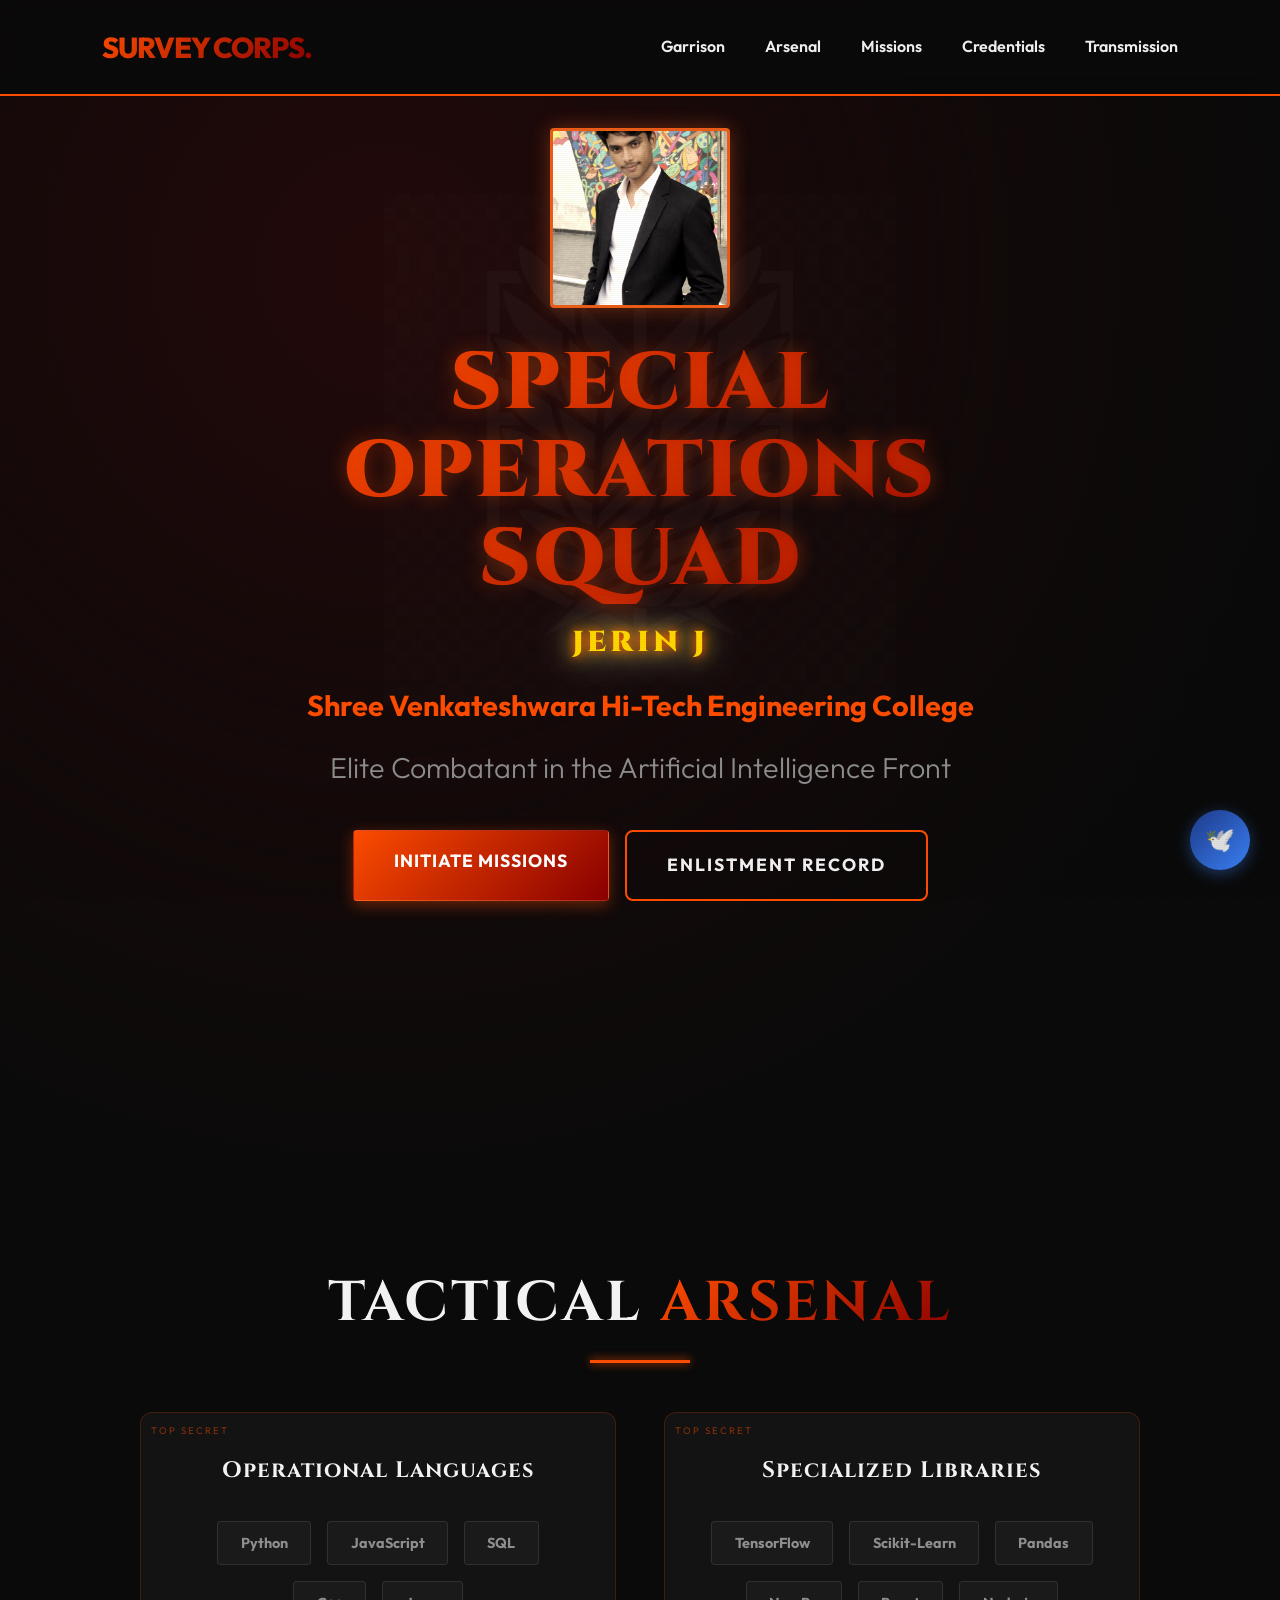
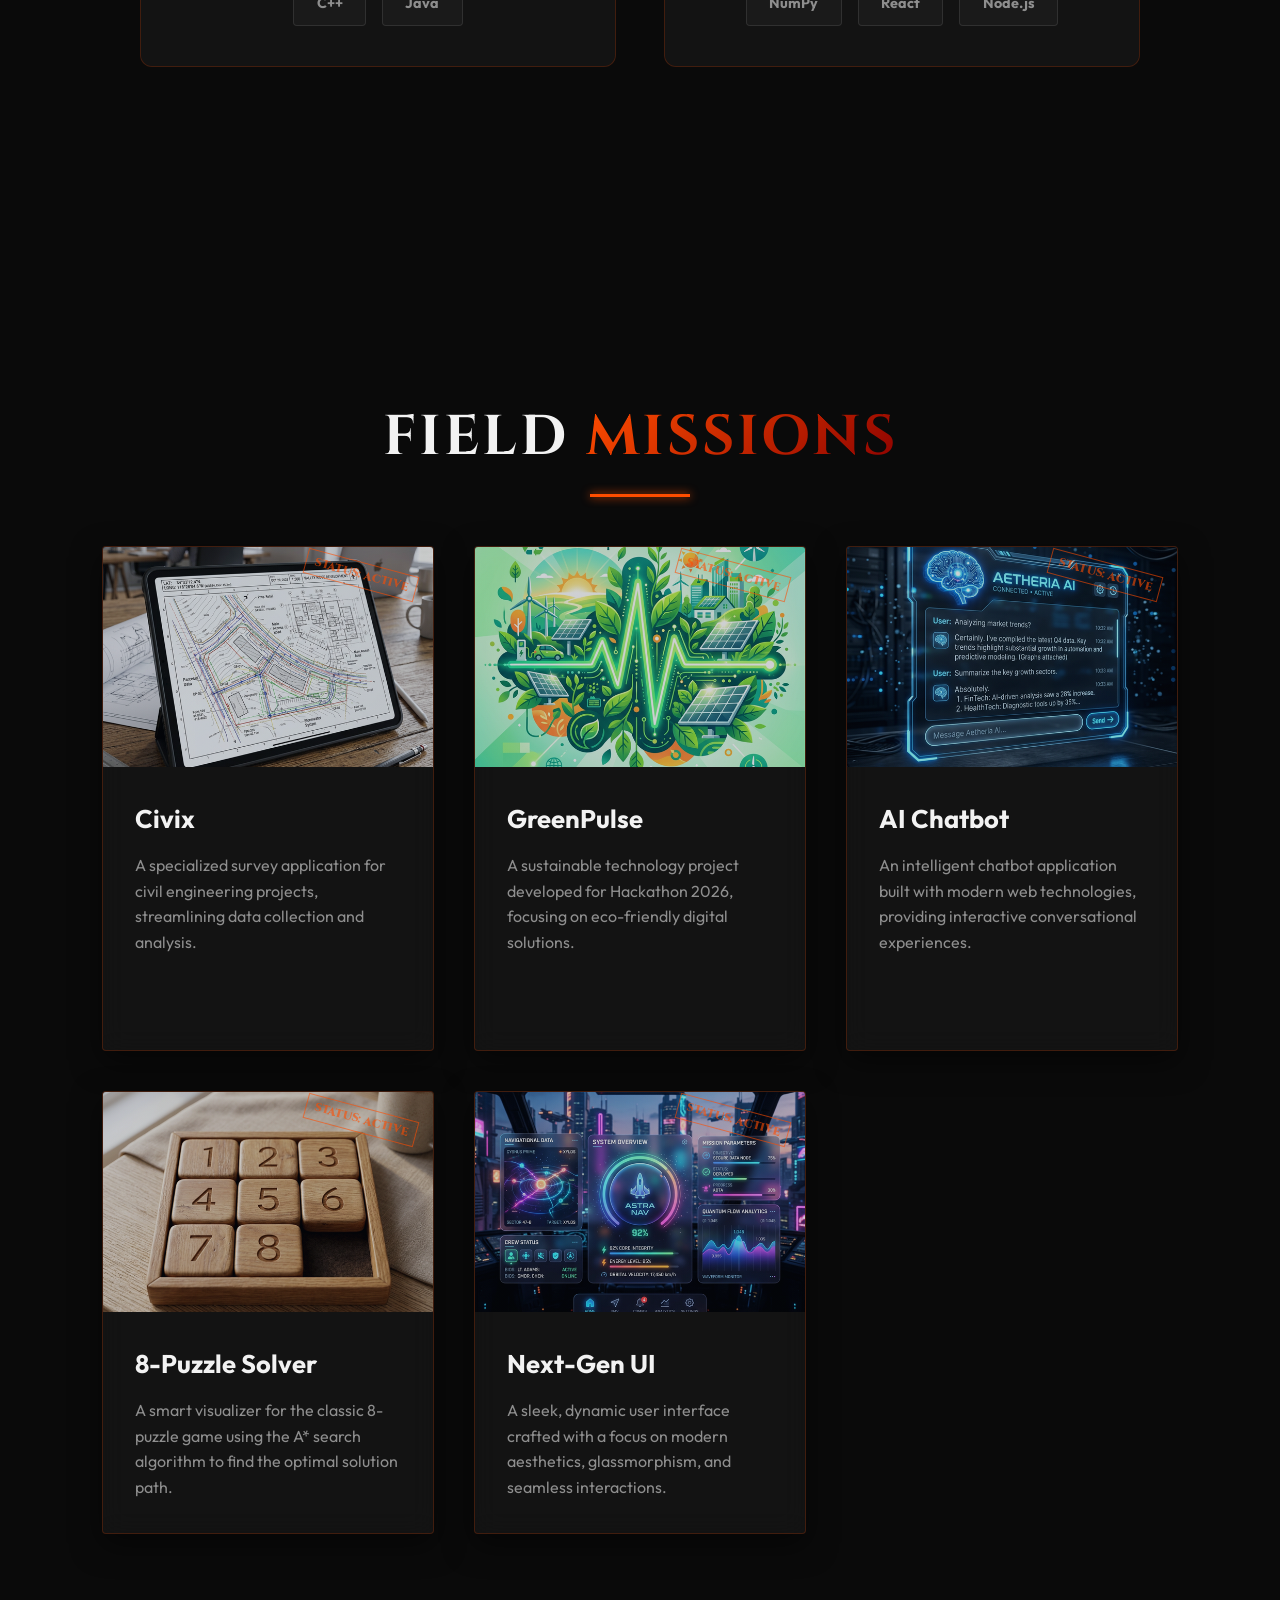
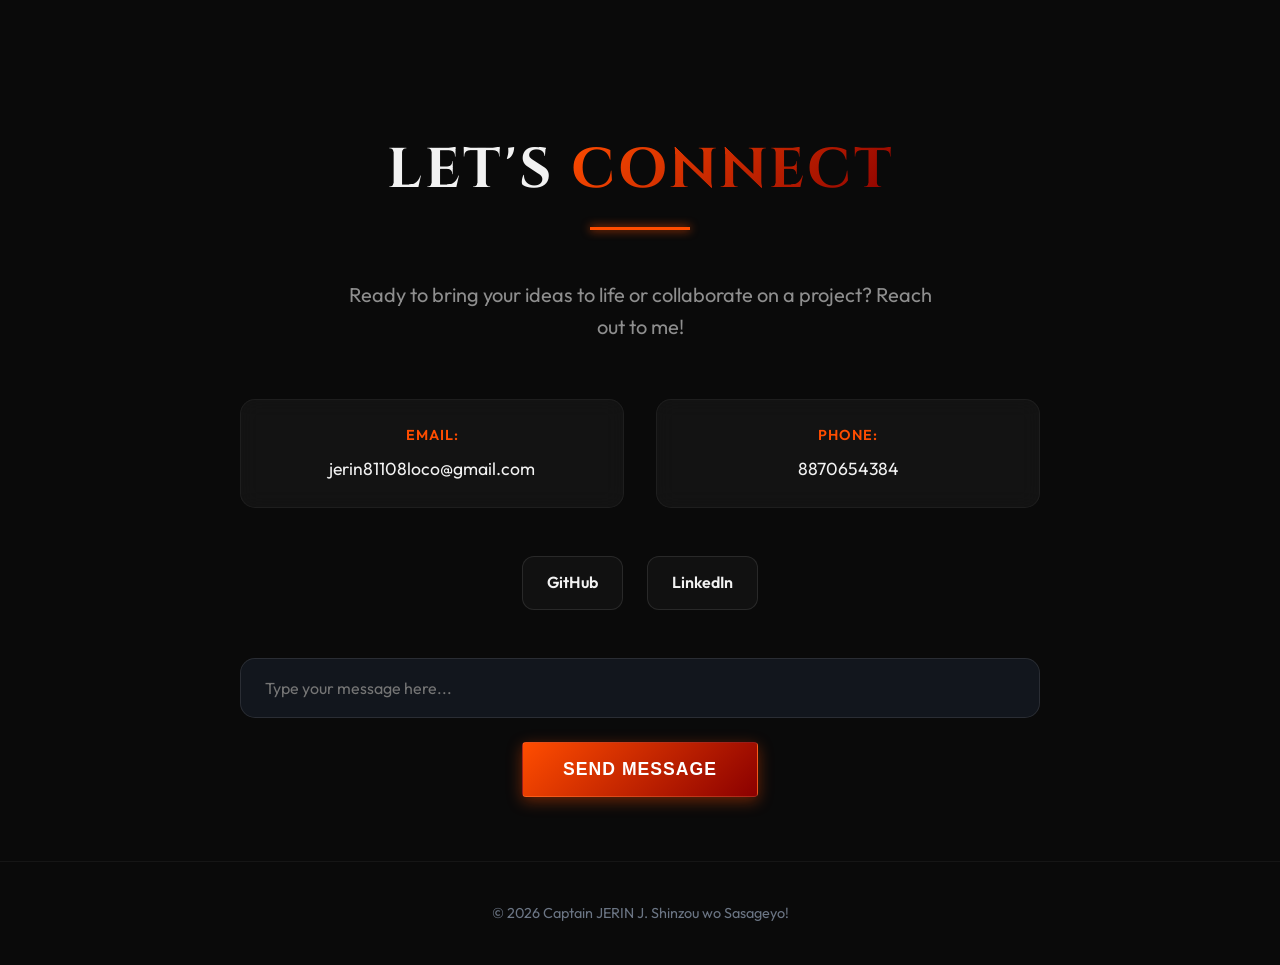
==== portfolio/index.html @ b88441f7 "Update portfolio with new projects, contact info, and visual enhancements" ====
<!DOCTYPE html>
<html lang="en">
<head>
    <meta charset="UTF-8">
    <meta name="viewport" content="width=device-width, initial-scale=1.0">
    <title>My Portfolio</title>
    <meta name="description" content="Welcome to my creative coding portfolio.">
    <link href="https://fonts.googleapis.com/css2?family=Cinzel:wght@400;700;900&family=Outfit:wght@300;400;600;800&display=swap" rel="stylesheet">
    <link rel="stylesheet" href="style.css">
</head>
<body>
    <div class="rumbling-bg"></div>
    <div class="titans-container" id="titans-bg"></div>
    <div id="asteroids-container"></div>
    <div class="impact-flash" id="flash-overlay"></div>
    <div class="watermark-container"></div>
    <div class="blob-bg"></div>
    <nav>
        <div class="logo">SURVEY CORPS.</div>
        <ul class="nav-links">
            <li><a href="index.html#home">Garrison</a></li>
            <li><a href="index.html#arsenal">Arsenal</a></li>
            <li><a href="index.html#projects">Missions</a></li>
            <li><a href="certificates.html">Credentials</a></li>
            <li><a href="index.html#contact">Transmission</a></li>
        </ul>
    </nav>
    <main>
        <section id="home" class="hero fade-in">
            <div class="hero-content">
                <div class="profile-container fade-in">
                    <img src="images/pic.jpeg" alt="Captain JERIN J" class="profile-pic">
                </div>
                <h1><span id="dynamic-name" class="gradient-text">SURVEY CORPS</span></h1>
                <p class="subtitle" id="impact-target">B.Tech AI & DS (2nd Year)</p>
                <p class="subtitle" style="color: var(--accent-1); font-weight: 700;">Shree Venkateshwara Hi-Tech Engineering College</p>
                <p class="subtitle">Elite Combatant in the Artificial Intelligence Front</p>
                <div class="hero-btns" style="display: flex; gap: 1rem; margin-top: 1.5rem;">
                    <a href="#projects" class="cta-button">Initiate Missions</a>
                    <a href="../resume.html" class="cta-button-outline" target="_blank" style="margin-left: 0;">Enlistment Record</a>
                </div>
            </div>
        </section>

        <section id="arsenal" class="arsenal">
            <h2 class="fade-in">Tactical <span>Arsenal</span></h2>
            <div class="tech-grid fade-in">
                <div class="tech-box">
                    <h3>Operational Languages</h3>
                    <div class="tags-group">
                        <span>Python</span><span>JavaScript</span><span>SQL</span><span>C++</span><span>Java</span>
                    </div>
                </div>
                <div class="tech-box">
                    <h3>Specialized Libraries</h3>
                    <div class="tags-group">
                        <span>TensorFlow</span><span>Scikit-Learn</span><span>Pandas</span><span>NumPy</span><span>React</span><span>Node.js</span>
                    </div>
                </div>
            </div>
        </section>
        
        <section id="projects" class="projects">
            <h2 class="fade-in">Field <span>Missions</span></h2>
            <div class="project-grid">
                <div class="project-card fade-in">
                    <div class="project-img bg-5"></div>
                    <div class="project-info">
                        <h3>Civix</h3>
                        <p>A specialized survey application for civil engineering projects, streamlining data collection and analysis.</p>
                        <a href="https://github.com/jerin81108/civix" target="_blank" class="repo-link">View Repository</a>
                    </div>
                </div>
                <div class="project-card fade-in">
                    <div class="project-img bg-4"></div>
                    <div class="project-info">
                        <h3>GreenPulse </h3>
                        <p>A sustainable technology project developed for Hackathon 2026, focusing on eco-friendly digital solutions.</p>
                        <a href="https://github.com/jerin81108/hackathon_2026" target="_blank" class="repo-link">View Repository</a>
                    </div>
                </div>
                <div class="project-card fade-in">
                    <div class="project-img bg-1"></div>
                    <div class="project-info">
                        <h3>AI Chatbot</h3>
                        <p>An intelligent chatbot application built with modern web technologies, providing interactive conversational experiences.</p>
                    </div>
                </div>
                <div class="project-card fade-in">
                    <div class="project-img bg-2"></div>
                    <div class="project-info">
                        <h3>8-Puzzle Solver</h3>
                        <p>A smart visualizer for the classic 8-puzzle game using the A* search algorithm to find the optimal solution path.</p>
                    </div>
                </div>
                <div class="project-card fade-in">
                    <div class="project-img bg-3"></div>
                    <div class="project-info">
                        <h3>Next-Gen UI</h3>
                        <p>A sleek, dynamic user interface crafted with a focus on modern aesthetics, glassmorphism, and seamless interactions.</p>
                    </div>
                </div>
            </div>
        </section>

        <section id="contact" class="contact fade-in">
            <h2>Let's <span>Connect</span></h2>
            <p>Ready to bring your ideas to life or collaborate on a project? Reach out to me!</p>
            
            <div class="contact-container">
                <div class="contact-info">
                    <div class="contact-item">
                        <span class="label">Email:</span>
                        <a href="mailto:jerin81108loco@gmail.com">jerin81108loco@gmail.com</a>
                    </div>
                    <div class="contact-item">
                        <span class="label">Phone:</span>
                        <a href="tel:8870654384">8870654384</a>
                    </div>
                    <div class="social-links">
                        <a href="https://github.com/jerin81108" target="_blank" class="social-icon">GitHub</a>
                        <a href="https://www.linkedin.com/in/jerin-j-91328a366?utm_source=share&utm_campaign=share_via&utm_content=profile&utm_medium=android_app" target="_blank" class="social-icon">LinkedIn</a>
                    </div>
                </div>

                <form id="contact-form" class="contact-form">
                    <div class="form-group">
                        <input type="text" id="message-input" placeholder="Type your message here..." required>
                    </div>
                    <button type="submit" class="cta-button">Send Message</button>
                </form>
            </div>
        </section>
    </main>
    <footer>
        <p>&copy; 2026 Captain JERIN J. Shinzou wo Sasageyo!</p>
    </footer>
    <button id="revert-theme" class="theme-changer-btn" title="Return to Normalcy">🕊️</button>
    <script src="script.js"></script>
</body>
</html>
---- portfolio/style.css ----
:root {
    --bg-color: #0a0a0a;
    --text-main: #f2f2f2;
    --text-muted: #8e8e8e;
    --accent-1: #ff4d00; /* Volcanic Orange */
    --accent-2: #8b0000; /* Dark Blood Red */
    --earth-1: #2d2d2d;
    --military-green: #354a21;
    --card-bg: rgba(20, 20, 20, 0.9);
}

* {
    margin: 0;
    padding: 0;
    box-sizing: border-box;
}

html {
    scroll-behavior: smooth;
    cursor: crosshair; /* Military crosshair feel */
}

body {
    font-family: 'Outfit', sans-serif;
    background-color: var(--bg-color);
    color: var(--text-main);
    overflow-x: hidden;
    line-height: 1.6;
}

body::after {
    content: "";
    position: fixed;
    top: 0;
    left: 0;
    width: 100%;
    height: 100%;
    background: url(https://grainy-gradients.vercel.app/noise.svg);
    opacity: 0.05;
    pointer-events: none;
    z-index: 10000;
}

/* Scanlines Effect */
body::before {
    content: "";
    position: fixed;
    top: 0;
    left: 0;
    width: 100%;
    height: 100%;
    background: linear-gradient(rgba(18, 16, 16, 0) 50%, rgba(0, 0, 0, 0.25) 50%), linear-gradient(90deg, rgba(255, 0, 0, 0.06), rgba(0, 255, 0, 0.02), rgba(0, 0, 255, 0.06));
    background-size: 100% 2px, 3px 100%;
    pointer-events: none;
    z-index: 10001;
    opacity: 0.1;
}

/* Custom Scrollbar - Volcanic Gritty */
::-webkit-scrollbar {
    width: 10px;
}

::-webkit-scrollbar-track {
    background: #050505;
}

::-webkit-scrollbar-thumb {
    background: linear-gradient(to bottom, var(--accent-2), var(--accent-1));
    border-radius: 5px;
    border: 2px solid #050505;
}

::-webkit-scrollbar-thumb:hover {
    background: var(--accent-1);
}

/* The Rumbling Background - Colossal Titans */
.titan-silhouette {
    position: absolute;
    bottom: -20px;
    width: 140px;
    height: 320px;
    background: linear-gradient(to bottom, #000, #1a1a1a);
    clip-path: polygon(
        40% 0%, 60% 0%, 65% 5%, 75% 10%, 80% 15%, 85% 25%, 80% 40%, 75% 100%, 25% 100%, 20% 40%, 15% 25%, 20% 15%, 25% 10%, 35% 5%
    );
    animation: titanWalk 15s linear infinite;
    animation-play-state: paused;
    filter: blur(2px) drop-shadow(0 0 10px rgba(255, 77, 0, 0.2));
}

.titan-silhouette::before {
    content: '';
    position: absolute;
    top: 15px;
    left: 35%;
    width: 4px;
    height: 4px;
    background: #ff0000;
    border-radius: 50%;
    box-shadow: 0 0 8px #ff0000, 20px 0 8px #ff0000;
    filter: blur(1px);
}

.titan-silhouette::after {
    content: '';
    position: absolute;
    top: 15px;
    right: 35%;
    width: 4px;
    height: 4px;
    background: #ff0000;
    border-radius: 50%;
    filter: blur(1px);
}

@keyframes titanWalk {
    from { transform: translateX(-200px); }
    to { transform: translateX(110vw); }
}

/* ODM Gear Soldiers */
.soldier {
    position: absolute;
    width: 15px;
    height: 15px;
    background: #000;
    clip-path: polygon(50% 0%, 100% 100%, 0% 100%); /* Simple triangle soldier */
    z-index: -1;
    pointer-events: none;
    transition: transform 0.1s linear;
}

.odm-wire {
    position: absolute;
    height: 1px;
    background: rgba(255, 255, 255, 0.4);
    transform-origin: left center;
    z-index: -2;
    pointer-events: none;
}

.gas-particle {
    position: absolute;
    width: 4px;
    height: 4px;
    background: rgba(255, 255, 255, 0.3);
    border-radius: 50%;
    filter: blur(1px);
    z-index: -2;
}

/* Massive Asteroid Styling */
.massive-asteroid {
    position: fixed;
    width: 80px;
    height: 80px;
    background: radial-gradient(circle at 30% 30%, #ff8c00, #8b0000 60%, #000);
    border-radius: 50%;
    z-index: 9999;
    box-shadow: 0 0 50px #ff4d00, 0 0 100px #ff0000;
    pointer-events: none;
}

.massive-asteroid::after {
    content: '';
    position: absolute;
    top: 50%;
    left: 50%;
    width: 300px;
    height: 60px;
    background: linear-gradient(to right, rgba(255, 77, 0, 0.8), transparent);
    transform: translate(-100%, -50%) rotate(0deg);
    border-radius: 50%;
    filter: blur(10px);
}

/* Impact Flash */
.impact-flash {
    position: fixed;
    top: 0;
    left: 0;
    width: 100%;
    height: 100%;
    background: #fff;
    z-index: 10000;
    opacity: 0;
    pointer-events: none;
}

@keyframes flashEffect {
    0% { opacity: 0; }
    10% { opacity: 1; }
    100% { opacity: 0; }
}

.animate-flash {
    animation: flashEffect 0.8s ease-out;
}

/* Titan Shifter Lightning Effect */
.lightning {
    position: fixed;
    background: #fff;
    box-shadow: 0 0 15px #ff0, 0 0 30px #f90;
    z-index: 10001;
    pointer-events: none;
    opacity: 0;
}

@keyframes lightningSparks {
    0% { opacity: 0; transform: scaleX(0); }
    10% { opacity: 1; transform: scaleX(1); }
    20% { opacity: 0; }
    30% { opacity: 1; }
    100% { opacity: 0; }
}

.animate-lightning {
    animation: lightningSparks 0.5s linear forwards;
}

/* Asteroids / Debris Container */
#asteroids-container {
    position: fixed;
    top: 0;
    left: 0;
    width: 100%;
    height: 100%;
    z-index: -2;
    pointer-events: none;
    overflow: hidden;
}

.asteroid {
    pointer-events: none;
    filter: drop-shadow(0 0 5px #ff4d00);
}

/* Watermark - Wings of Freedom */
.watermark-container {
    position: fixed;
    top: 0;
    left: 0;
    width: 100%;
    height: 100%;
    background-image: url('images/survey_corps_logo.png');
    background-repeat: no-repeat;
    background-position: center;
    background-size: 40%;
    opacity: 0.03; /* Very subtle */
    pointer-events: none;
    z-index: -1;
    filter: grayscale(1);
}

/* Shake Animation (DISABLED as per user request) */
/* .shaking { animation: rumbleShake 0.1s infinite; } */



/* Abstract Background Animation (Original adapted) */
.blob-bg {
    position: fixed;
    top: -50%;
    left: -50%;
    width: 200%;
    height: 200%;
    background: radial-gradient(circle at 40% 40%, rgba(255, 77, 0, 0.1), transparent 50%);
    z-index: -1;
    animation: rotateBlob 60s linear infinite;
    mix-blend-mode: color-dodge;
}

@keyframes rotateBlob {
    0% {
        transform: rotate(0deg);
    }

    100% {
        transform: rotate(360deg);
    }
}

/* Navigation */
nav {
    position: fixed;
    top: 0;
    width: 100%;
    display: flex;
    justify-content: space-between;
    align-items: center;
    padding: 1.5rem 8%;
    background: rgba(10, 10, 10, 0.9);
    backdrop-filter: blur(12px);
    -webkit-backdrop-filter: blur(12px);
    z-index: 1000;
    border-bottom: 2px solid var(--accent-1);
    transition: padding 0.3s;
}

.logo {
    font-size: 1.8rem;
    font-weight: 800;
    background: linear-gradient(135deg, var(--accent-1), var(--accent-2));
    -webkit-background-clip: text;
    background-clip: text;
    -webkit-text-fill-color: transparent;
    letter-spacing: -1px;
}

.nav-links {
    list-style: none;
    display: flex;
    gap: 2.5rem;
}

.nav-links a {
    text-decoration: none;
    color: var(--text-main);
    font-weight: 600;
    font-size: 1rem;
    transition: color 0.3s ease;
    position: relative;
}

.nav-links a::after {
    content: '';
    position: absolute;
    width: 0%;
    height: 2px;
    bottom: -4px;
    left: 0;
    background: linear-gradient(90deg, var(--accent-1), var(--accent-2));
    transition: width 0.3s ease;
}

.nav-links a:hover {
    color: var(--accent-1);
}

.nav-links a:hover::after {
    width: 100%;
}

/* Sections Structure */
section {
    min-height: 100vh;
    padding: 8rem 8% 4rem;
    display: flex;
    flex-direction: column;
    justify-content: center;
}

/* Typography elements */
h1 {
    font-family: 'Cinzel', serif;
    font-size: clamp(3rem, 8vw, 5rem);
    line-height: 1.1;
    margin-bottom: 1rem;
    font-weight: 900;
    letter-spacing: 2px;
    text-shadow: 0 0 20px rgba(255, 77, 0, 0.4);
    text-transform: uppercase;
}

h1:hover {
    text-shadow: 0 0 30px var(--accent-1);
    letter-spacing: 4px;
    transition: all 0.5s ease;
}

h2 {
    font-family: 'Cinzel', serif;
    font-size: clamp(2.5rem, 5vw, 3.5rem);
    margin-bottom: 4rem;
    text-align: center;
    letter-spacing: 3px;
    text-transform: uppercase;
    position: relative;
}

h2::after {
    content: '';
    position: absolute;
    bottom: -15px;
    left: 50%;
    transform: translateX(-50%);
    width: 100px;
    height: 3px;
    background: var(--accent-1);
    box-shadow: 0 0 10px var(--accent-1);
}

h2 span,
.gradient-text {
    background: linear-gradient(135deg, var(--accent-1), var(--accent-2));
    -webkit-background-clip: text;
    background-clip: text;
    -webkit-text-fill-color: transparent;
}

.subtitle {
    font-size: clamp(1.2rem, 3vw, 1.8rem);
    color: var(--text-muted);
    margin-bottom: 1rem; /* Adjusted for impact sequence */
    font-weight: 300;
    position: relative;
    transition: all 0.5s ease;
}

.impacted-subtitle {
    color: #ffd700; /* Catchy Gold */
    font-weight: 900;
    letter-spacing: 4px;
    text-transform: uppercase;
    text-shadow: 0 0 10px #ff4d00, 0 0 20px #ffd700, 0 0 40px #fff;
    font-family: 'Cinzel', serif;
    animation: catchyReveal 1s cubic-bezier(0.175, 0.885, 0.32, 1.275) forwards;
}

@keyframes catchyReveal {
    0% { transform: scale(0.5); opacity: 0; }
    50% { transform: scale(1.2); opacity: 1; }
    100% { transform: scale(1); opacity: 1; }
}

/* Buttons */
.cta-button {
    display: inline-block;
    padding: 1rem 2.5rem;
    background: linear-gradient(135deg, var(--accent-1), var(--accent-2));
    color: white;
    text-decoration: none;
    border-radius: 4px; /* Military feel */
    font-weight: 700;
    font-size: 1.1rem;
    text-transform: uppercase;
    letter-spacing: 1px;
    transition: all 0.3s ease;
    border: 1px solid rgba(255, 255, 255, 0.1);
    cursor: pointer;
    box-shadow: 0 4px 15px rgba(255, 77, 0, 0.4);
}

.cta-button:hover {
    transform: translateY(-5px);
    box-shadow: 0 10px 20px rgba(255, 77, 0, 0.4);
}

.cta-button-outline {
    display: inline-block;
    padding: 1.2rem 2.5rem;
    background: transparent;
    color: var(--text-main);
    text-decoration: none;
    border-radius: 8px; /* Square military feel */
    font-weight: 700;
    font-size: 1.1rem;
    transition: all 0.3s ease;
    border: 2px solid var(--accent-1);
    cursor: pointer;
    text-transform: uppercase;
    letter-spacing: 2px;
}

.cta-button-outline:hover {
    background: rgba(255, 77, 0, 0.1);
    box-shadow: 0 0 20px rgba(255, 77, 0, 0.2);
    border-color: var(--accent-1);
}

/* Hero Section */
.hero {
    align-items: center;
    text-align: center;
}

.hero-content {
    max-width: 800px;
    display: flex;
    flex-direction: column;
    align-items: center;
}

.profile-container {
    margin-bottom: 2rem;
    position: relative;
    width: 180px;
    height: 180px;
}

.profile-pic {
    width: 100%;
    height: 100%;
    object-fit: cover;
    border-radius: 4px; /* Military Badge style */
    border: 3px solid var(--accent-1);
    background: var(--card-bg);
    box-shadow: 0 0 20px rgba(255, 77, 0, 0.4);
    transition: transform 0.5s ease;
    filter: sepia(0.3) contrast(1.1); /* Gritty feel */
}

.profile-pic:hover {
    transform: scale(1.05);
}

#dynamic-name {
    transition: opacity 0.5s ease, transform 0.5s ease;
    display: inline-block;
}

#dynamic-name.fade-out {
    opacity: 0;
    transform: translateY(-10px);
}

/* Projects Section */
.project-grid {
    display: grid;
    grid-template-columns: repeat(auto-fit, minmax(320px, 1fr));
    gap: 2.5rem;
    width: 100%;
}

.project-card {
    background: var(--card-bg);
    border-radius: 4px;
    overflow: hidden;
    backdrop-filter: blur(12px);
    -webkit-backdrop-filter: blur(12px);
    border: 1px solid rgba(255, 77, 0, 0.2);
    transition: all 0.4s cubic-bezier(0.175, 0.885, 0.32, 1.275);
    box-shadow: 0 10px 30px rgba(0, 0, 0, 0.5);
    position: relative;
}

.project-card::before {
    content: 'STATUS: ACTIVE';
    position: absolute;
    top: 15px;
    right: 15px;
    color: var(--accent-1);
    font-family: 'Cinzel', serif;
    font-weight: 900;
    font-size: 0.7rem;
    padding: 3px 8px;
    border: 1.5px solid var(--accent-1);
    transform: rotate(15deg);
    opacity: 0.6;
    z-index: 2;
    pointer-events: none;
}

.project-card:hover {
    transform: translateY(-10px) rotate(-1deg);
    border-color: var(--accent-1);
    box-shadow: 0 15px 40px rgba(0, 0, 0, 0.6), 0 0 25px rgba(255, 77, 0, 0.4);
}

/* Project Images */
.project-img {
    height: 220px;
    width: 100%;
    background-size: cover;
    background-position: center;
    background-repeat: no-repeat;
    transition: transform 0.5s ease;
}

.project-card:hover .project-img {
    transform: scale(1.05);
}

.bg-1 {
    background-image: linear-gradient(rgba(15, 23, 42, 0.2), rgba(15, 23, 42, 0.2)), url('images/chatbot.png');
}

.bg-2 {
    background-image: linear-gradient(rgba(15, 23, 42, 0.2), rgba(15, 23, 42, 0.2)), url('images/puzzle.png');
}

.bg-3 {
    background-image: linear-gradient(rgba(15, 23, 42, 0.2), rgba(15, 23, 42, 0.2)), url('images/ui.png');
}

.bg-4 {
    background-image: linear-gradient(rgba(15, 23, 42, 0.2), rgba(15, 23, 42, 0.2)), url('images/greenpulse.png');
}

.bg-5 {
    background-image: linear-gradient(rgba(15, 23, 42, 0.2), rgba(15, 23, 42, 0.2)), url('images/civix.png');
}

.project-info {
    padding: 2rem;
    display: flex;
    flex-direction: column;
    height: 100%;
}

.project-info h3 {
    margin-bottom: 0.8rem;
    font-size: 1.6rem;
    color: var(--text-main);
}

.repo-link {
    margin-top: 1.5rem;
    color: var(--accent-1);
    text-decoration: none;
    font-weight: 600;
    font-size: 0.9rem;
    display: inline-flex;
    align-items: center;
    gap: 0.5rem;
    width: fit-content;
    padding: 0.5rem 1rem;
    border-radius: 8px;
    background: rgba(59, 130, 246, 0.1);
    transition: all 0.3s ease;
}

.repo-link:hover {
    background: rgba(59, 130, 246, 0.2);
    transform: translateX(5px);
}

.repo-link::after {
    content: '→';
}

.project-info p {
    color: var(--text-muted);
    font-size: 1rem;
    line-height: 1.6;
    flex-grow: 1;
}

/* Contact Section */
.contact {
    align-items: center;
    text-align: center;
    min-height: 80vh;
}

.contact p {
    font-size: 1.25rem;
    color: var(--text-muted);
    margin-bottom: 3.5rem;
    max-width: 600px;
}

.contact-container {
    display: flex;
    flex-direction: column;
    align-items: center;
    gap: 3rem;
    width: 100%;
    max-width: 800px;
}

.contact-info {
    display: flex;
    flex-wrap: wrap;
    justify-content: center;
    gap: 2rem;
    width: 100%;
}

.contact-item {
    background: var(--card-bg);
    padding: 1.5rem 2rem;
    border-radius: 15px;
    border: 1px solid rgba(255, 255, 255, 0.05);
    backdrop-filter: blur(10px);
    flex: 1;
    min-width: 250px;
    transition: transform 0.3s ease;
}

.contact-item:hover {
    transform: translateY(-5px);
    border-color: rgba(59, 130, 246, 0.3);
}

.contact-item .label {
    display: block;
    color: var(--accent-1);
    font-weight: 600;
    font-size: 0.9rem;
    margin-bottom: 0.5rem;
    text-transform: uppercase;
    letter-spacing: 1px;
}

.contact-item a {
    color: var(--text-main);
    text-decoration: none;
    font-size: 1.1rem;
    word-break: break-all;
    transition: color 0.3s;
}

.contact-item a:hover {
    color: var(--accent-1);
}

.social-links {
    display: flex;
    gap: 1.5rem;
    justify-content: center;
    width: 100%;
    margin-top: 1rem;
}

.social-icon {
    padding: 0.8rem 1.5rem;
    border-radius: 12px;
    background: rgba(255, 255, 255, 0.03);
    border: 1px solid rgba(255, 255, 255, 0.1);
    color: var(--text-main);
    text-decoration: none;
    font-weight: 600;
    transition: all 0.3s ease;
}

.social-icon:hover {
    background: linear-gradient(135deg, var(--accent-1), var(--accent-2));
    border-color: transparent;
    transform: translateY(-3px);
    box-shadow: 0 5px 15px rgba(59, 130, 246, 0.2);
}

.contact-form {
    width: 100%;
    display: flex;
    flex-direction: column;
    gap: 1.5rem;
}

.form-group {
    width: 100%;
}

.contact-form input {
    width: 100%;
    padding: 1.2rem 1.5rem;
    background: rgba(30, 41, 59, 0.4);
    border: 1px solid rgba(255, 255, 255, 0.1);
    border-radius: 15px;
    color: white;
    font-family: inherit;
    font-size: 1rem;
    transition: all 0.3s;
}

.contact-form input:focus {
    outline: none;
    border-color: var(--accent-1);
    background: rgba(30, 41, 59, 0.6);
    box-shadow: 0 0 0 4px rgba(59, 130, 246, 0.1);
}

.contact-form .cta-button {
    width: fit-content;
    align-self: center;
}

/* Footer */
footer {
    text-align: center;
    padding: 2.5rem;
    color: rgba(148, 163, 184, 0.7);
    border-top: 1px solid rgba(255, 255, 255, 0.05);
    font-size: 0.9rem;
}

/* Certificates Page Styles */
.certificates-page {
    text-align: center;
    max-width: 1200px;
    margin: 0 auto;
}

.section-header {
    margin-bottom: 4rem;
}

.certificate-grid {
    display: grid;
    grid-template-columns: repeat(auto-fit, minmax(280px, 1fr));
    gap: 2rem;
    width: 100%;
    margin-bottom: 4rem;
}

.cert-card {
    background: var(--card-bg);
    border-radius: 20px;
    overflow: hidden;
    backdrop-filter: blur(16px);
    -webkit-backdrop-filter: blur(16px);
    border: 1px solid rgba(255, 255, 255, 0.08);
    transition: all 0.4s ease;
    text-align: left;
}

.cert-card:hover {
    transform: translateY(-15px) scale(1.02);
    border-color: var(--accent-1);
    background: rgba(255, 77, 0, 0.05);
    box-shadow: 0 20px 40px rgba(0, 0, 0, 0.4), 
                0 0 25px rgba(255, 77, 0, 0.2);
}

.cert-img-container {
    height: 200px;
    width: 100%;
    background: rgba(255, 255, 255, 0.03);
    display: flex;
    align-items: center;
    justify-content: center;
    position: relative;
    overflow: hidden;
}

.cert-placeholder {
    font-weight: 600;
    color: var(--text-muted);
    font-size: 1.1rem;
    padding: 2rem;
    text-align: center;
    border: 2px dashed rgba(255, 255, 255, 0.1);
    border-radius: 10px;
    width: 80%;
}

.cert-info {
    padding: 1.5rem;
}

.cert-info h3 {
    font-size: 1.3rem;
    margin-bottom: 0.5rem;
    color: var(--text-main);
}

.cert-info p {
    font-size: 0.95rem;
    color: var(--text-muted);
    margin-bottom: 1rem;
    line-height: 1.5;
}

.cert-issuer {
    display: inline-block;
    font-size: 0.85rem;
    font-weight: 600;
    color: var(--accent-1);
    background: rgba(59, 130, 246, 0.1);
    padding: 0.3rem 0.8rem;
    border-radius: 5px;
}

.cert-footer {
    display: flex;
    justify-content: space-between;
    align-items: center;
}

.view-link {
    color: var(--accent-2);
    text-decoration: none;
    font-size: 0.9rem;
    font-weight: 600;
    transition: color 0.3s;
}

.view-link:hover {
    color: var(--accent-1);
    text-decoration: underline;
}

.cert-card.highlight {
    border-color: rgba(139, 92, 246, 0.3);
    box-shadow: 0 10px 30px rgba(139, 92, 246, 0.1);
}

.file-icon {
    display: block;
    font-size: 2rem;
    margin-bottom: 0.5rem;
    color: var(--accent-2);
}

.cert-embed-container {
    width: 100%;
    height: 400px;
    background: rgba(255, 255, 255, 0.05);
    overflow: hidden;
}

.cert-img {
    width: 100%;
    height: 100%;
    object-fit: cover;
    transition: transform 0.5s ease;
}

.cert-card:hover .cert-img {
    transform: scale(1.05);
}

.cert-iframe {
    width: 100%;
    height: 100%;
    border: none;
}

.back-home {
    margin-top: 2rem;
}

.nav-links a.active {
    color: var(--accent-1);
}

.nav-links a.active::after {
    width: 100%;
}

/* Fade in animations config */
.fade-in {
    opacity: 0;
    transform: translateY(40px);
    transition: opacity 0.8s ease-out, transform 0.8s ease-out;
}

.fade-in.appear {
    opacity: 1;
    transform: translateY(0);
}

/* Responsive adjust */
@media (max-width: 768px) {
    nav {
        padding: 1.2rem 5%;
    }

    .nav-links {
        display: none;
    }

    /* Simplified for mobile out of the box */
    section {
        padding: 6rem 5% 3rem;
    }
}

/* Arsenal Section */
.arsenal {
    padding-bottom: 2rem;
}

.tech-grid {
    display: grid;
    grid-template-columns: repeat(auto-fit, minmax(300px, 1fr));
    gap: 3rem;
    max-width: 1000px;
    margin: 0 auto;
}

.tech-box {
    background: var(--card-bg);
    padding: 2.5rem;
    border-radius: 12px;
    border: 1px solid rgba(255, 77, 0, 0.2);
    text-align: center;
    position: relative;
    transition: all 0.4s ease;
}

.tech-box::before {
    content: 'TOP SECRET';
    position: absolute;
    top: 10px;
    left: 10px;
    font-size: 0.6rem;
    color: var(--accent-1);
    opacity: 0.5;
    letter-spacing: 2px;
}

.tech-box h3 {
    font-size: 1.4rem;
    color: var(--text-main);
    margin-bottom: 2rem;
    font-family: 'Cinzel', serif;
    letter-spacing: 1px;
}

.tags-group {
    display: flex;
    flex-wrap: wrap;
    gap: 1rem;
    justify-content: center;
}

.tags-group span {
    background: rgba(255, 255, 255, 0.03);
    padding: 0.6rem 1.4rem;
    border-radius: 4px;
    border: 1px solid rgba(255, 255, 255, 0.1);
    font-weight: 700;
    font-size: 0.9rem;
    color: var(--text-muted);
    transition: all 0.3s ease;
}

.tech-box:hover {
    border-color: var(--accent-1);
    transform: translateY(-10px);
    box-shadow: 0 10px 30px rgba(255, 77, 0, 0.3);
}

.tech-box:hover span {
    color: var(--text-main);
    border-color: var(--accent-1);
}

/* Custom Theme Changer Button */
.theme-changer-btn {
    position: fixed;
    bottom: 30px;
    right: 30px;
    width: 60px;
    height: 60px;
    border-radius: 50%;
    background: linear-gradient(135deg, #1e3a8a, #3b82f6);
    color: white;
    font-size: 24px;
    border: none;
    cursor: pointer;
    box-shadow: 0 4px 15px rgba(59, 130, 246, 0.4);
    z-index: 10000;
    display: flex;
    justify-content: center;
    align-items: center;
    transition: transform 0.3s ease, box-shadow 0.3s ease;
}

.theme-changer-btn:hover {
    transform: scale(1.1);
    box-shadow: 0 6px 20px rgba(59, 130, 246, 0.6);
}

/* Impact Flash & Lightning (Survey Corps Version) */
.impact-flash {
    position: fixed;
    top: 0;
    left: 0;
    width: 100%;
    height: 100%;
    background: #fff;
    z-index: 10001;
    opacity: 0;
    pointer-events: none;
}

.animate-flash {
    animation: flashEffect 1.2s ease-out;
}

@keyframes flashEffect {
    0% { opacity: 0; }
    5% { opacity: 1; }
    100% { opacity: 0; }
}

.lightning {
    position: fixed;
    height: 100vh;
    width: 2px;
    background: #fff;
    box-shadow: 0 0 20px #ff0, 0 0 40px #f90;
    z-index: 10002;
    pointer-events: none;
    opacity: 0;
}

.animate-lightning {
    animation: TitanLightning 0.5s ease-out;
}

@keyframes TitanLightning {
    0% { opacity: 0; transform: scaleY(0); }
    10% { opacity: 1; transform: scaleY(1); }
    20% { opacity: 0.5; }
    30% { opacity: 1; }
    100% { opacity: 0; transform: scaleY(1); }
}
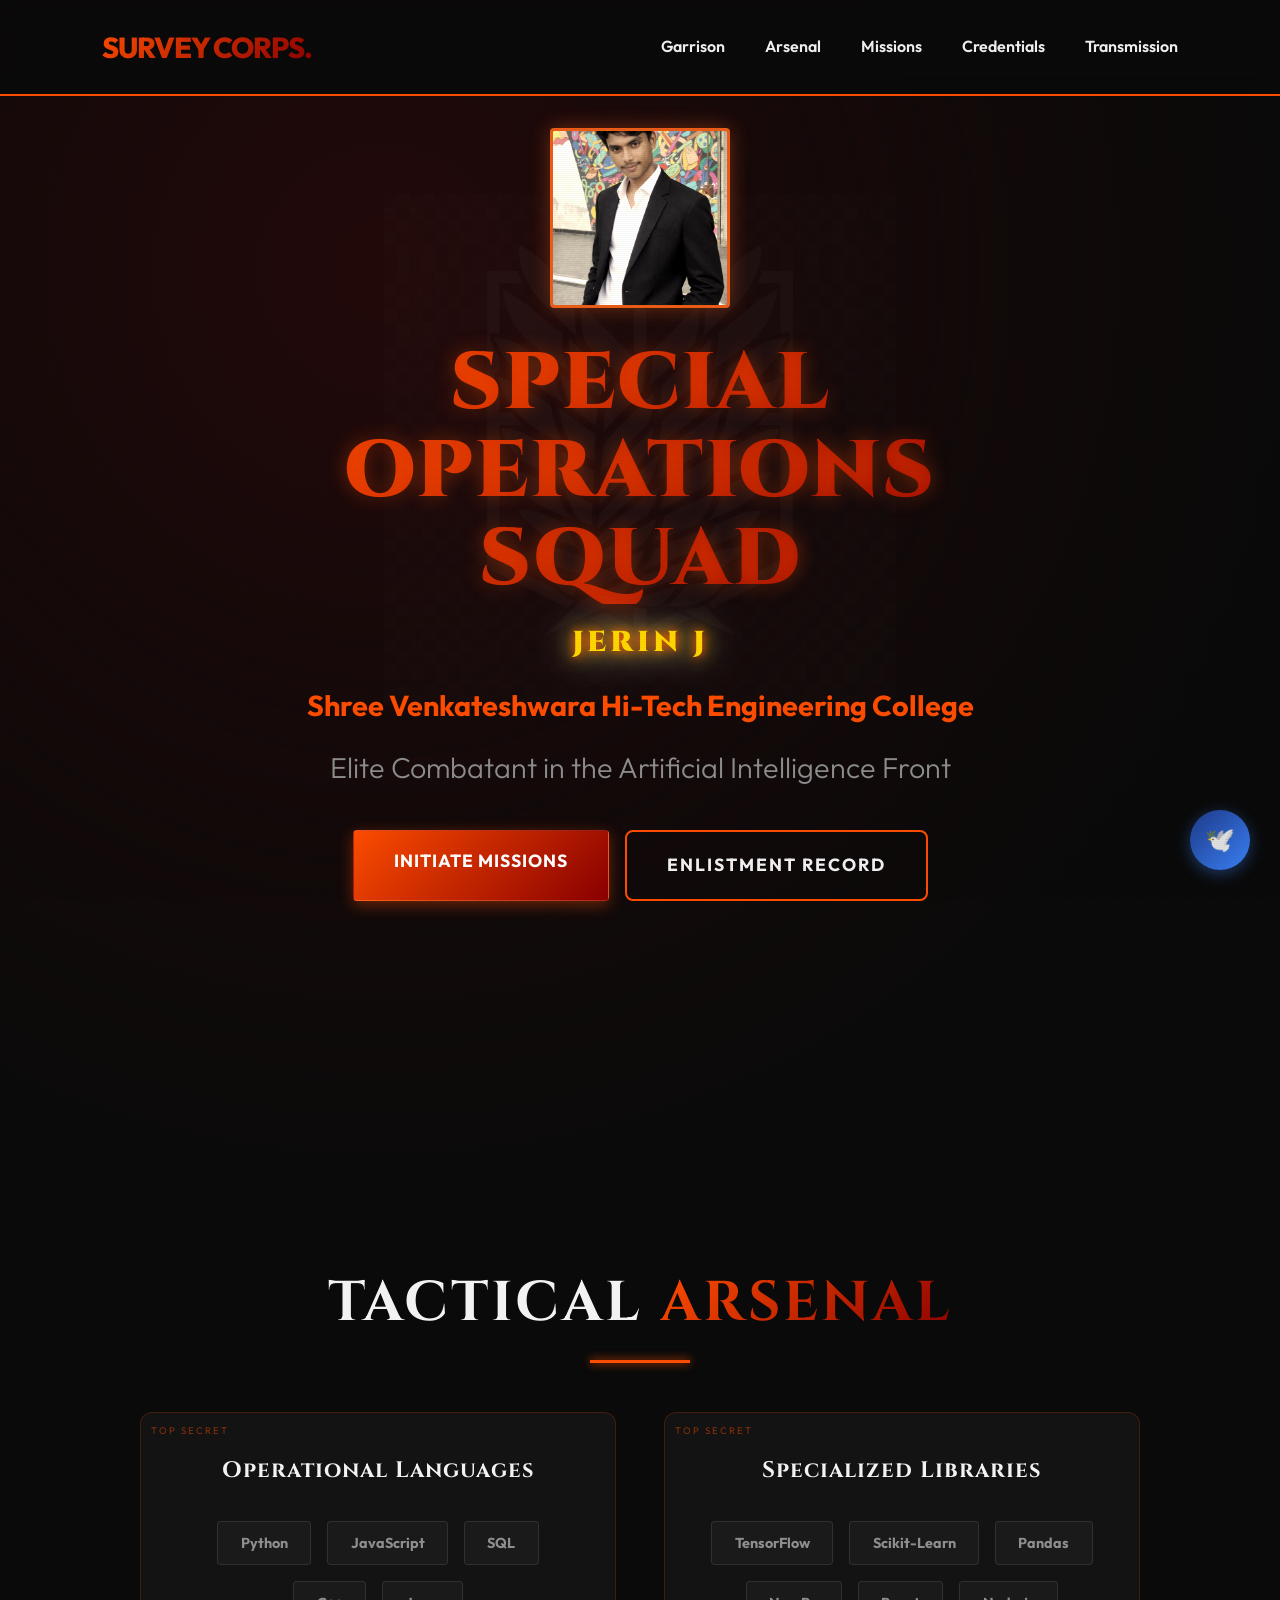
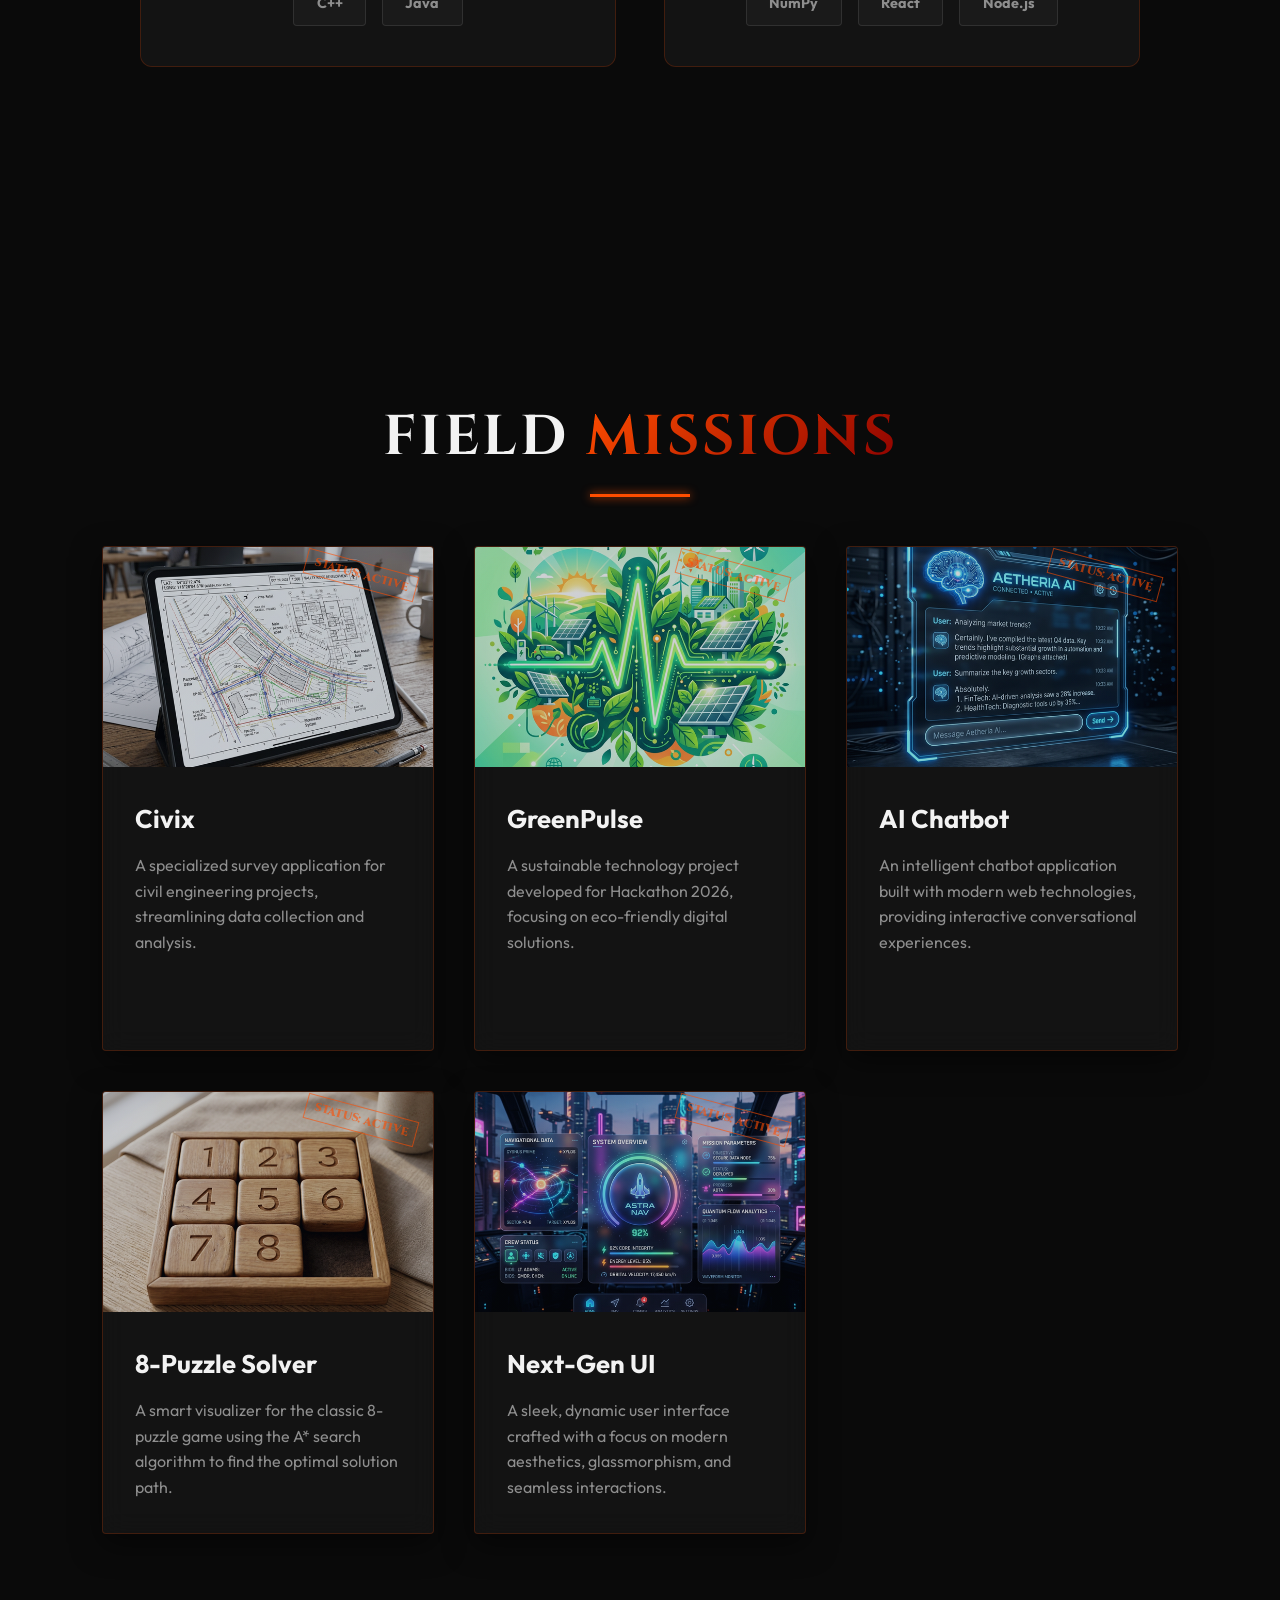
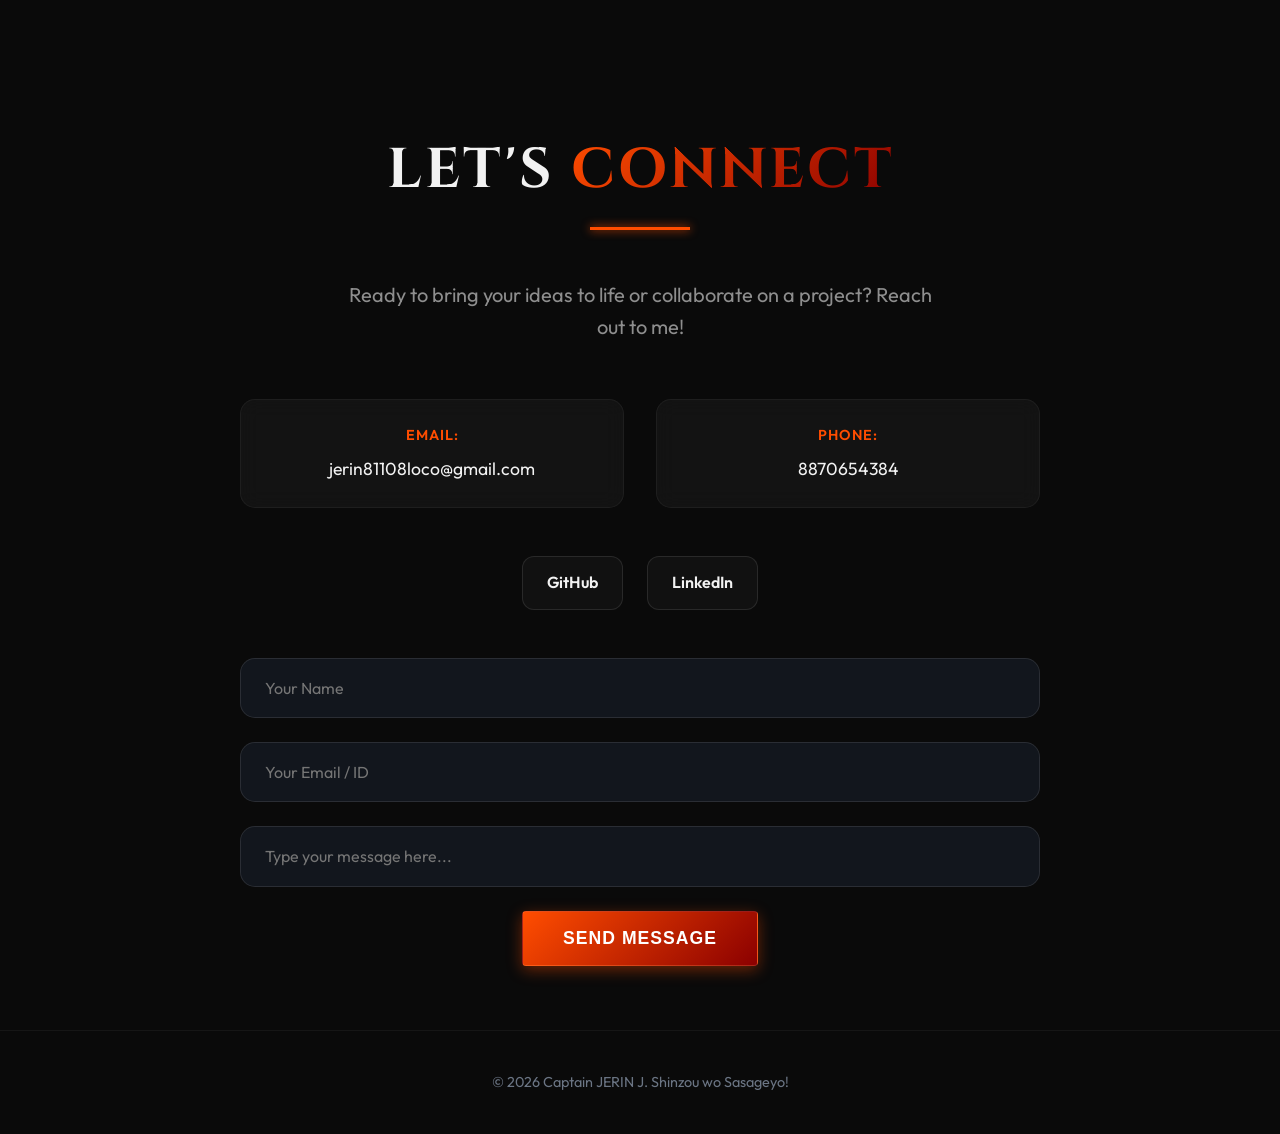
==== commit c97932ee: "feat: add name and ID fields to contact form and initialize portfolio directory structure" ====
--- a/portfolio/index.html
+++ b/portfolio/index.html
@@ -125,6 +125,12 @@
 
                 <form id="contact-form" class="contact-form">
                     <div class="form-group">
+                        <input type="text" id="sender-name" placeholder="Your Name" required>
+                    </div>
+                    <div class="form-group">
+                        <input type="text" id="sender-id" placeholder="Your Email / ID" required>
+                    </div>
+                    <div class="form-group">
                         <input type="text" id="message-input" placeholder="Type your message here..." required>
                     </div>
                     <button type="submit" class="cta-button">Send Message</button>
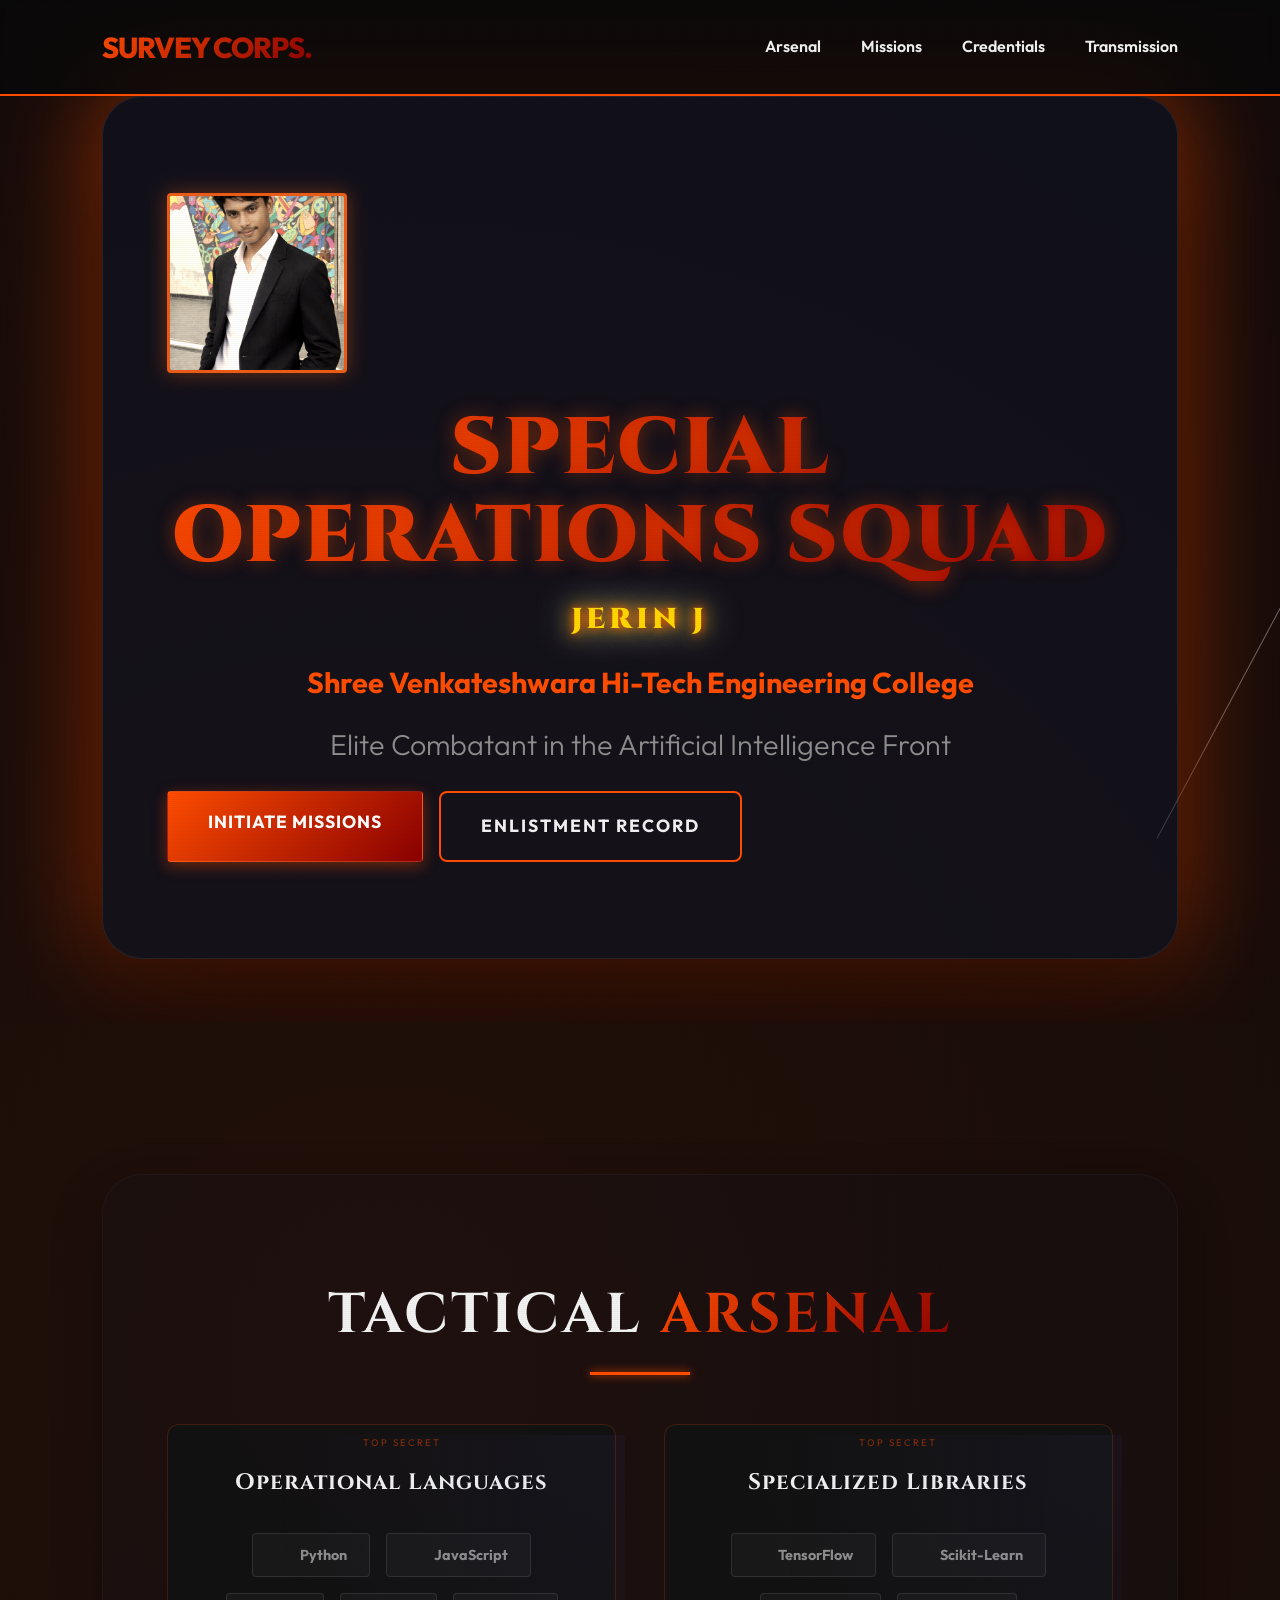
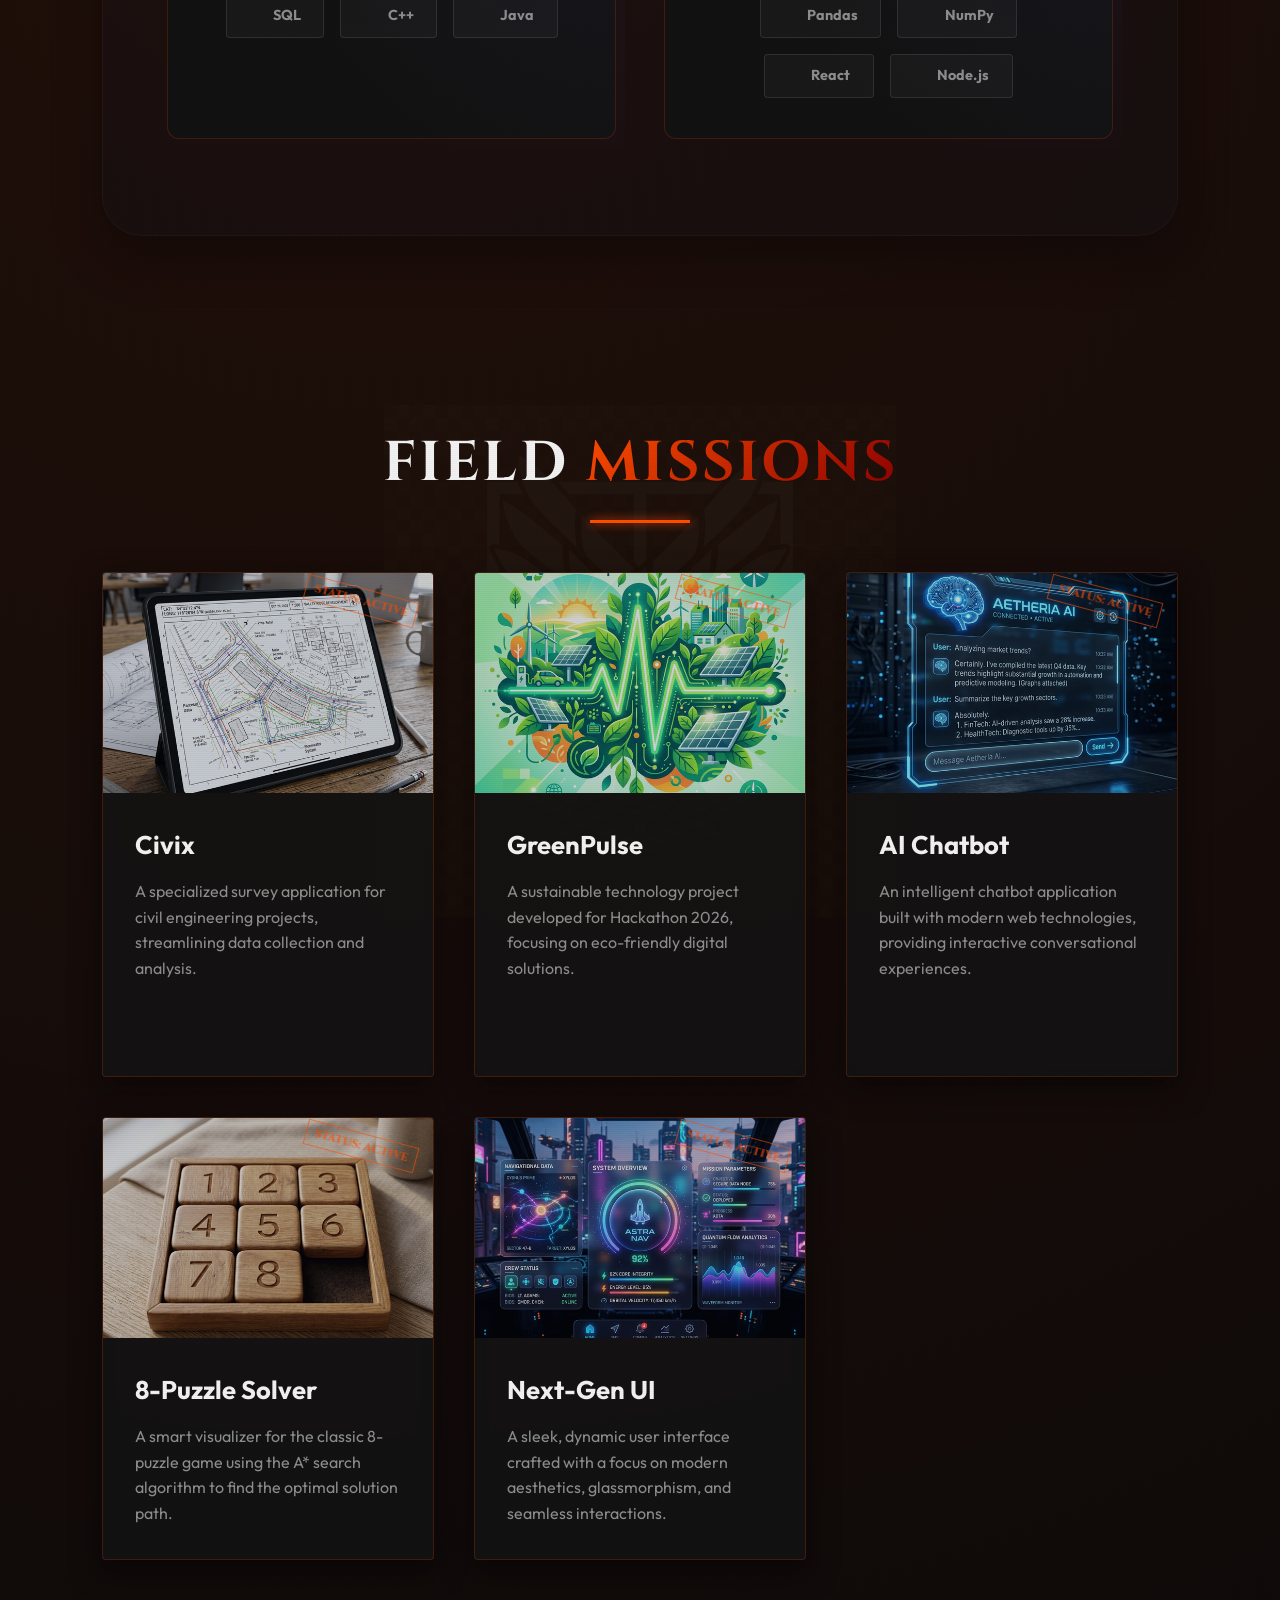
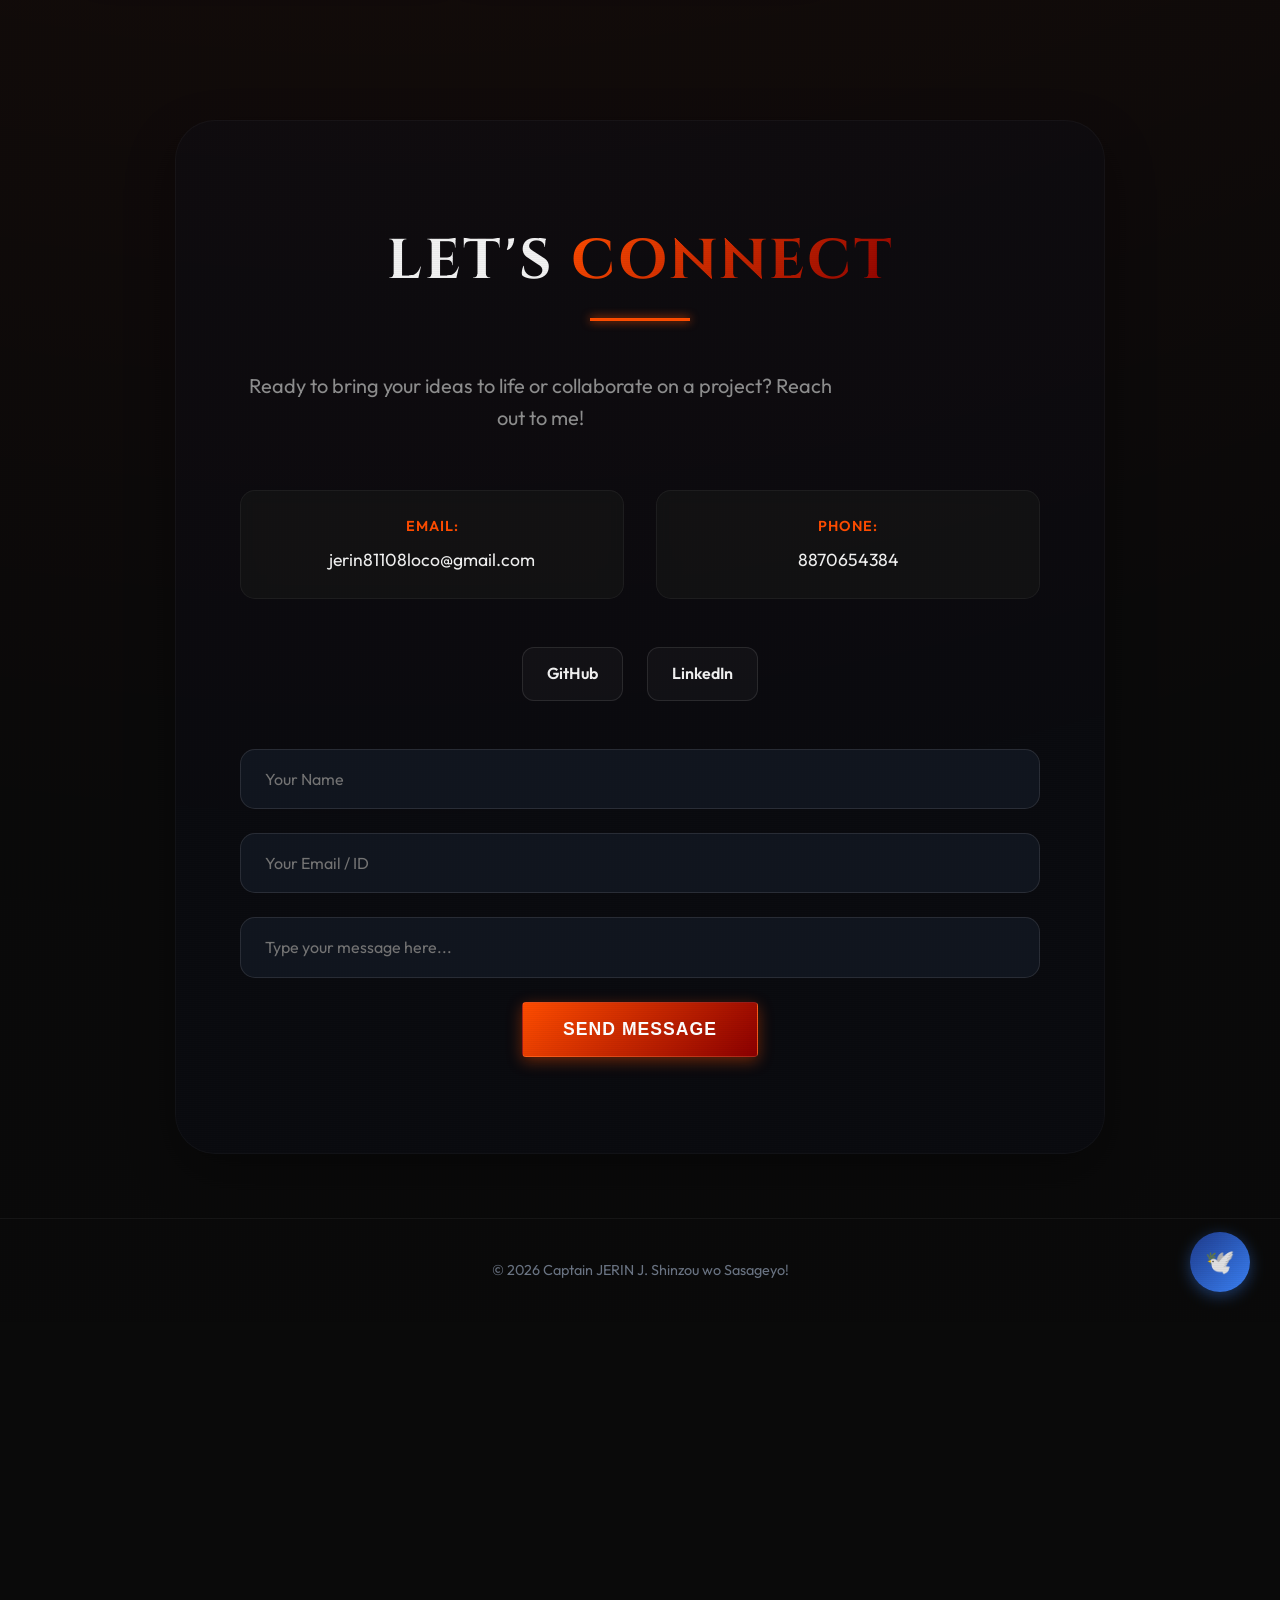
==== commit 51d3e5ea: "refactor: overhaul visual design with 3D perspective, glassmorphism, and updated color palette while" ====
--- a/portfolio/index.html
+++ b/portfolio/index.html
@@ -11,14 +11,13 @@
 <body>
     <div class="rumbling-bg"></div>
     <div class="titans-container" id="titans-bg"></div>
-    <div id="asteroids-container"></div>
+
     <div class="impact-flash" id="flash-overlay"></div>
     <div class="watermark-container"></div>
     <div class="blob-bg"></div>
     <nav>
         <div class="logo">SURVEY CORPS.</div>
         <ul class="nav-links">
-            <li><a href="index.html#home">Garrison</a></li>
             <li><a href="index.html#arsenal">Arsenal</a></li>
             <li><a href="index.html#projects">Missions</a></li>
             <li><a href="certificates.html">Credentials</a></li>
@@ -27,8 +26,8 @@
     </nav>
     <main>
         <section id="home" class="hero fade-in">
-            <div class="hero-content">
-                <div class="profile-container fade-in">
+            <div class="section-segment active-segment">
+                <div class="profile-container fade-in" data-tilt data-tilt-max="15" data-tilt-speed="400" data-tilt-glare data-tilt-max-glare="0.5">
                     <img src="images/pic.jpeg" alt="Captain JERIN J" class="profile-pic">
                 </div>
                 <h1><span id="dynamic-name" class="gradient-text">SURVEY CORPS</span></h1>
@@ -42,19 +41,30 @@
             </div>
         </section>
 
-        <section id="arsenal" class="arsenal">
-            <h2 class="fade-in">Tactical <span>Arsenal</span></h2>
-            <div class="tech-grid fade-in">
-                <div class="tech-box">
-                    <h3>Operational Languages</h3>
-                    <div class="tags-group">
-                        <span>Python</span><span>JavaScript</span><span>SQL</span><span>C++</span><span>Java</span>
+        <section id="arsenal" class="arsenal fade-in">
+            <div class="section-segment">
+                <h2 class="fade-in">Tactical <span>Arsenal</span></h2>
+                <div class="tech-grid fade-in">
+                    <div class="tech-box" data-tilt data-tilt-max="20" data-tilt-speed="400" data-tilt-scale="1.05">
+                        <h3>Operational Languages</h3>
+                        <div class="tags-group">
+                            <span title="Python"><img src="https://cdn.simpleicons.org/python" width="16" height="16" style="margin-right: 8px; vertical-align: middle;">Python</span>
+                            <span title="JavaScript"><img src="https://cdn.simpleicons.org/javascript" width="16" height="16" style="margin-right: 8px; vertical-align: middle;">JavaScript</span>
+                            <span title="SQL"><img src="https://cdn.simpleicons.org/sqlite" width="16" height="16" style="margin-right: 8px; vertical-align: middle;">SQL</span>
+                            <span title="C++"><img src="https://cdn.simpleicons.org/cplusplus" width="16" height="16" style="margin-right: 8px; vertical-align: middle;">C++</span>
+                            <span title="Java"><img src="https://cdn.simpleicons.org/java" width="16" height="16" style="margin-right: 8px; vertical-align: middle;">Java</span>
+                        </div>
                     </div>
-                </div>
-                <div class="tech-box">
-                    <h3>Specialized Libraries</h3>
-                    <div class="tags-group">
-                        <span>TensorFlow</span><span>Scikit-Learn</span><span>Pandas</span><span>NumPy</span><span>React</span><span>Node.js</span>
+                    <div class="tech-box" data-tilt data-tilt-max="20" data-tilt-speed="400" data-tilt-scale="1.05">
+                        <h3>Specialized Libraries</h3>
+                        <div class="tags-group">
+                            <span title="TensorFlow"><img src="https://cdn.simpleicons.org/tensorflow" width="16" height="16" style="margin-right: 8px; vertical-align: middle;">TensorFlow</span>
+                            <span title="Scikit-Learn"><img src="https://cdn.simpleicons.org/scikitlearn" width="16" height="16" style="margin-right: 8px; vertical-align: middle;">Scikit-Learn</span>
+                            <span title="Pandas"><img src="https://cdn.simpleicons.org/pandas" width="16" height="16" style="margin-right: 8px; vertical-align: middle;">Pandas</span>
+                            <span title="NumPy"><img src="https://cdn.simpleicons.org/numpy" width="16" height="16" style="margin-right: 8px; vertical-align: middle;">NumPy</span>
+                            <span title="React"><img src="https://cdn.simpleicons.org/react" width="16" height="16" style="margin-right: 8px; vertical-align: middle;">React</span>
+                            <span title="Node.js"><img src="https://cdn.simpleicons.org/nodedotjs" width="16" height="16" style="margin-right: 8px; vertical-align: middle;">Node.js</span>
+                        </div>
                     </div>
                 </div>
             </div>
@@ -63,7 +73,7 @@
         <section id="projects" class="projects">
             <h2 class="fade-in">Field <span>Missions</span></h2>
             <div class="project-grid">
-                <div class="project-card fade-in">
+                <div class="project-card fade-in" data-tilt data-tilt-max="15" data-tilt-speed="400" data-tilt-glare data-tilt-max-glare="0.2">
                     <div class="project-img bg-5"></div>
                     <div class="project-info">
                         <h3>Civix</h3>
@@ -71,7 +81,7 @@
                         <a href="https://github.com/jerin81108/civix" target="_blank" class="repo-link">View Repository</a>
                     </div>
                 </div>
-                <div class="project-card fade-in">
+                <div class="project-card fade-in" data-tilt data-tilt-max="15" data-tilt-speed="400" data-tilt-glare data-tilt-max-glare="0.2">
                     <div class="project-img bg-4"></div>
                     <div class="project-info">
                         <h3>GreenPulse </h3>
@@ -79,21 +89,21 @@
                         <a href="https://github.com/jerin81108/hackathon_2026" target="_blank" class="repo-link">View Repository</a>
                     </div>
                 </div>
-                <div class="project-card fade-in">
+                <div class="project-card fade-in" data-tilt data-tilt-max="15" data-tilt-speed="400" data-tilt-glare data-tilt-max-glare="0.2">
                     <div class="project-img bg-1"></div>
                     <div class="project-info">
                         <h3>AI Chatbot</h3>
                         <p>An intelligent chatbot application built with modern web technologies, providing interactive conversational experiences.</p>
                     </div>
                 </div>
-                <div class="project-card fade-in">
+                <div class="project-card fade-in" data-tilt data-tilt-max="15" data-tilt-speed="400" data-tilt-glare data-tilt-max-glare="0.2">
                     <div class="project-img bg-2"></div>
                     <div class="project-info">
                         <h3>8-Puzzle Solver</h3>
                         <p>A smart visualizer for the classic 8-puzzle game using the A* search algorithm to find the optimal solution path.</p>
                     </div>
                 </div>
-                <div class="project-card fade-in">
+                <div class="project-card fade-in" data-tilt data-tilt-max="15" data-tilt-speed="400" data-tilt-glare data-tilt-max-glare="0.2">
                     <div class="project-img bg-3"></div>
                     <div class="project-info">
                         <h3>Next-Gen UI</h3>
@@ -104,37 +114,39 @@
         </section>
 
         <section id="contact" class="contact fade-in">
-            <h2>Let's <span>Connect</span></h2>
-            <p>Ready to bring your ideas to life or collaborate on a project? Reach out to me!</p>
-            
-            <div class="contact-container">
-                <div class="contact-info">
-                    <div class="contact-item">
-                        <span class="label">Email:</span>
-                        <a href="mailto:jerin81108loco@gmail.com">jerin81108loco@gmail.com</a>
+            <div class="section-segment">
+                <h2>Let's <span>Connect</span></h2>
+                <p>Ready to bring your ideas to life or collaborate on a project? Reach out to me!</p>
+                
+                <div class="contact-container">
+                    <div class="contact-info">
+                        <div class="contact-item" data-tilt data-tilt-max="10">
+                            <span class="label">Email:</span>
+                            <a href="mailto:jerin81108loco@gmail.com">jerin81108loco@gmail.com</a>
+                        </div>
+                        <div class="contact-item" data-tilt data-tilt-max="10">
+                            <span class="label">Phone:</span>
+                            <a href="tel:8870654384">8870654384</a>
+                        </div>
+                        <div class="social-links">
+                            <a href="https://github.com/jerin81108" target="_blank" class="social-icon">GitHub</a>
+                            <a href="https://www.linkedin.com/in/jerin-j-91328a366?utm_source=share&utm_campaign=share_via&utm_content=profile&utm_medium=android_app" target="_blank" class="social-icon">LinkedIn</a>
+                        </div>
                     </div>
-                    <div class="contact-item">
-                        <span class="label">Phone:</span>
-                        <a href="tel:8870654384">8870654384</a>
-                    </div>
-                    <div class="social-links">
-                        <a href="https://github.com/jerin81108" target="_blank" class="social-icon">GitHub</a>
-                        <a href="https://www.linkedin.com/in/jerin-j-91328a366?utm_source=share&utm_campaign=share_via&utm_content=profile&utm_medium=android_app" target="_blank" class="social-icon">LinkedIn</a>
-                    </div>
+
+                    <form id="contact-form" class="contact-form">
+                        <div class="form-group">
+                            <input type="text" id="sender-name" placeholder="Your Name" required>
+                        </div>
+                        <div class="form-group">
+                            <input type="text" id="sender-id" placeholder="Your Email / ID" required>
+                        </div>
+                        <div class="form-group">
+                            <input type="text" id="message-input" placeholder="Type your message here..." required>
+                        </div>
+                        <button type="submit" class="cta-button">Send Message</button>
+                    </form>
                 </div>
-
-                <form id="contact-form" class="contact-form">
-                    <div class="form-group">
-                        <input type="text" id="sender-name" placeholder="Your Name" required>
-                    </div>
-                    <div class="form-group">
-                        <input type="text" id="sender-id" placeholder="Your Email / ID" required>
-                    </div>
-                    <div class="form-group">
-                        <input type="text" id="message-input" placeholder="Type your message here..." required>
-                    </div>
-                    <button type="submit" class="cta-button">Send Message</button>
-                </form>
             </div>
         </section>
     </main>
@@ -142,6 +154,8 @@
         <p>&copy; 2026 Captain JERIN J. Shinzou wo Sasageyo!</p>
     </footer>
     <button id="revert-theme" class="theme-changer-btn" title="Return to Normalcy">🕊️</button>
+
+    <script src="https://cdnjs.cloudflare.com/ajax/libs/vanilla-tilt/1.8.0/vanilla-tilt.min.js"></script>
     <script src="script.js"></script>
 </body>
 </html>
--- a/portfolio/style.css
+++ b/portfolio/style.css
@@ -18,6 +18,8 @@
 html {
     scroll-behavior: smooth;
     cursor: crosshair; /* Military crosshair feel */
+    overflow-x: hidden;
+    width: 100%;
 }
 
 body {
@@ -25,7 +27,10 @@
     background-color: var(--bg-color);
     color: var(--text-main);
     overflow-x: hidden;
+    width: 100%;
+    position: relative;
     line-height: 1.6;
+    perspective: 2000px; /* Base perspective for 3D effects */
 }
 
 body::after {
@@ -238,6 +243,22 @@
     filter: drop-shadow(0 0 5px #ff4d00);
 }
 
+/* Foreground Embers Container */
+#embers-container {
+    position: fixed;
+    top: 0;
+    left: 0;
+    width: 100%;
+    height: 100%;
+    z-index: 100; /* In front of content */
+    pointer-events: none;
+    overflow: hidden;
+}
+
+.ember {
+    pointer-events: none;
+}
+
 /* Watermark - Wings of Freedom */
 .watermark-container {
     position: fixed;
@@ -336,6 +357,36 @@
     transition: width 0.3s ease;
 }
 
+.static-dashboard-btn {
+    text-decoration: none;
+    color: var(--accent-1);
+    font-weight: 800;
+    font-size: 0.9rem;
+    padding: 0.4rem 0.8rem;
+    border: 1px solid var(--accent-1);
+    border-radius: 4px;
+    margin-left: 1.5rem;
+    text-transform: uppercase;
+    letter-spacing: 1.5px;
+    transition: all 0.3s ease;
+    display: flex;
+    align-items: center;
+    gap: 0.5rem;
+    background: #000;
+}
+
+.static-dashboard-btn::before {
+    content: '🏰';
+    font-size: 1rem;
+}
+
+.static-dashboard-btn:hover {
+    background: var(--accent-1);
+    color: #000;
+    box-shadow: 0 0 15px var(--accent-1);
+    transform: translateY(-1px);
+}
+
 .nav-links a:hover {
     color: var(--accent-1);
 }
@@ -347,13 +398,51 @@
 /* Sections Structure */
 section {
     min-height: 100vh;
-    padding: 8rem 8% 4rem;
+    padding: 6rem 8% 4rem; /* Reduced top padding slightly */
     display: flex;
     flex-direction: column;
     justify-content: center;
-}
-
-/* Typography elements */
+    transform-style: preserve-3d;
+    backface-visibility: hidden;
+    position: relative;
+    overflow: hidden; /* Prevent 3D transform leakage */
+}
+
+/* 3D Section Entering Animation (Themed Glow) */
+.section-segment {
+    background: rgba(15, 23, 42, 0.2);
+    border: 1px solid rgba(255, 255, 255, 0.03);
+    border-radius: 40px;
+    padding: 6rem 4rem;
+    position: relative;
+    overflow: hidden;
+    transform-style: preserve-3d;
+    transition: all 1s cubic-bezier(0.16, 1, 0.3, 1);
+    opacity: 0.5;
+    transform: translateY(100px) rotateX(15deg) scale(0.9);
+    box-shadow: 0 20px 50px rgba(0, 0, 0, 0.3);
+}
+
+.section-segment.active-segment {
+    opacity: 1;
+    transform: translateY(0) rotateX(0deg) scale(1) translateZ(0px);
+    box-shadow: 0 50px 100px rgba(0, 0, 0, 0.6), 
+                0 0 100px rgba(255, 77, 0, 0.7); /* Vibrant Orange Glow for AOT */
+    background: rgba(15, 23, 42, 0.5);
+    border-color: rgba(255, 255, 255, 0.08);
+}
+
+/* 3D Entry Animation */
+.fade-in {
+    opacity: 0;
+    transform: translateY(100px) rotateX(-20deg) translateZ(-200px);
+    transition: all 1s cubic-bezier(0.23, 1, 0.32, 1);
+}
+
+.fade-in.appear {
+    opacity: 1;
+    transform: translateY(0) rotateX(0deg) translateZ(0deg);
+}
 h1 {
     font-family: 'Cinzel', serif;
     font-size: clamp(3rem, 8vw, 5rem);
@@ -532,12 +621,32 @@
     backdrop-filter: blur(12px);
     -webkit-backdrop-filter: blur(12px);
     border: 1px solid rgba(255, 77, 0, 0.2);
-    transition: all 0.4s cubic-bezier(0.175, 0.885, 0.32, 1.275);
+    transition: all 0.4s cubic-bezier(0.23, 1, 0.32, 1);
     box-shadow: 0 10px 30px rgba(0, 0, 0, 0.5);
     position: relative;
-}
-
-.project-card::before {
+    transform-style: preserve-3d; /* For internal 3D elements */
+}
+
+/* Internal 3D Depth on Hover */
+.project-card .project-info {
+    transform: translateZ(20px);
+    transition: transform 0.4s cubic-bezier(0.23, 1, 0.32, 1);
+}
+
+.project-card:hover .project-info {
+    transform: translateZ(50px);
+}
+
+.project-card .project-img {
+    transform: translateZ(0);
+    transition: transform 0.4s cubic-bezier(0.23, 1, 0.32, 1);
+}
+
+.project-card:hover .project-img {
+    transform: translateZ(20px) scale(1.05);
+}
+
+.project-card::after {
     content: 'STATUS: ACTIVE';
     position: absolute;
     top: 15px;
@@ -554,10 +663,38 @@
     pointer-events: none;
 }
 
-.project-card:hover {
-    transform: translateY(-10px) rotate(-1deg);
+/* Engineering Excellence Unified Effect */
+.project-card::before,
+.cert-card::before,
+.contact-item::before,
+.tech-box::before {
+    content: '';
+    position: absolute;
+    top: 0;
+    left: 0;
+    width: 100%;
+    height: 100%;
+    background: radial-gradient(circle at top right, rgba(99, 102, 241, 0.1), transparent 70%);
+    opacity: 0;
+    transition: opacity 0.5s ease;
+    pointer-events: none;
+    z-index: 0;
+}
+
+.project-card:hover::before,
+.cert-card:hover::before,
+.contact-item:hover::before,
+.tech-box:hover::before {
+    opacity: 1;
+}
+
+.project-card:hover,
+.cert-card:hover,
+.contact-item:hover,
+.tech-box:hover {
+    transform: translateY(-15px) rotate(-1deg);
     border-color: var(--accent-1);
-    box-shadow: 0 15px 40px rgba(0, 0, 0, 0.6), 0 0 25px rgba(255, 77, 0, 0.4);
+    box-shadow: 0 20px 40px rgba(0,0,0,0.2), 0 0 30px var(--glow-color);
 }
 
 /* Project Images */
@@ -790,11 +927,12 @@
 }
 
 .certificate-grid {
-    display: grid;
-    grid-template-columns: repeat(auto-fit, minmax(280px, 1fr));
+    display: flex;
+    flex-direction: column;
     gap: 2rem;
     width: 100%;
-    margin-bottom: 4rem;
+    max-width: 700px; /* Reduced from 850px */
+    margin: 0 auto 4rem auto;
 }
 
 .cert-card {
@@ -817,7 +955,7 @@
 }
 
 .cert-img-container {
-    height: 200px;
+    height: 180px; /* Reduced from 200px */
     width: 100%;
     background: rgba(255, 255, 255, 0.03);
     display: flex;
@@ -839,7 +977,7 @@
 }
 
 .cert-info {
-    padding: 1.5rem;
+    padding: 1.2rem; /* Reduced from 1.5rem */
 }
 
 .cert-info h3 {
@@ -898,7 +1036,7 @@
 
 .cert-embed-container {
     width: 100%;
-    height: 400px;
+    height: 320px; /* Reduced from 400px */
     background: rgba(255, 255, 255, 0.05);
     overflow: hidden;
 }
@@ -1031,7 +1169,7 @@
     border-color: var(--accent-1);
 }
 
-/* Custom Theme Changer Button */
+/* Custom Persistent Buttons (Alterego) */
 .theme-changer-btn {
     position: fixed;
     bottom: 30px;
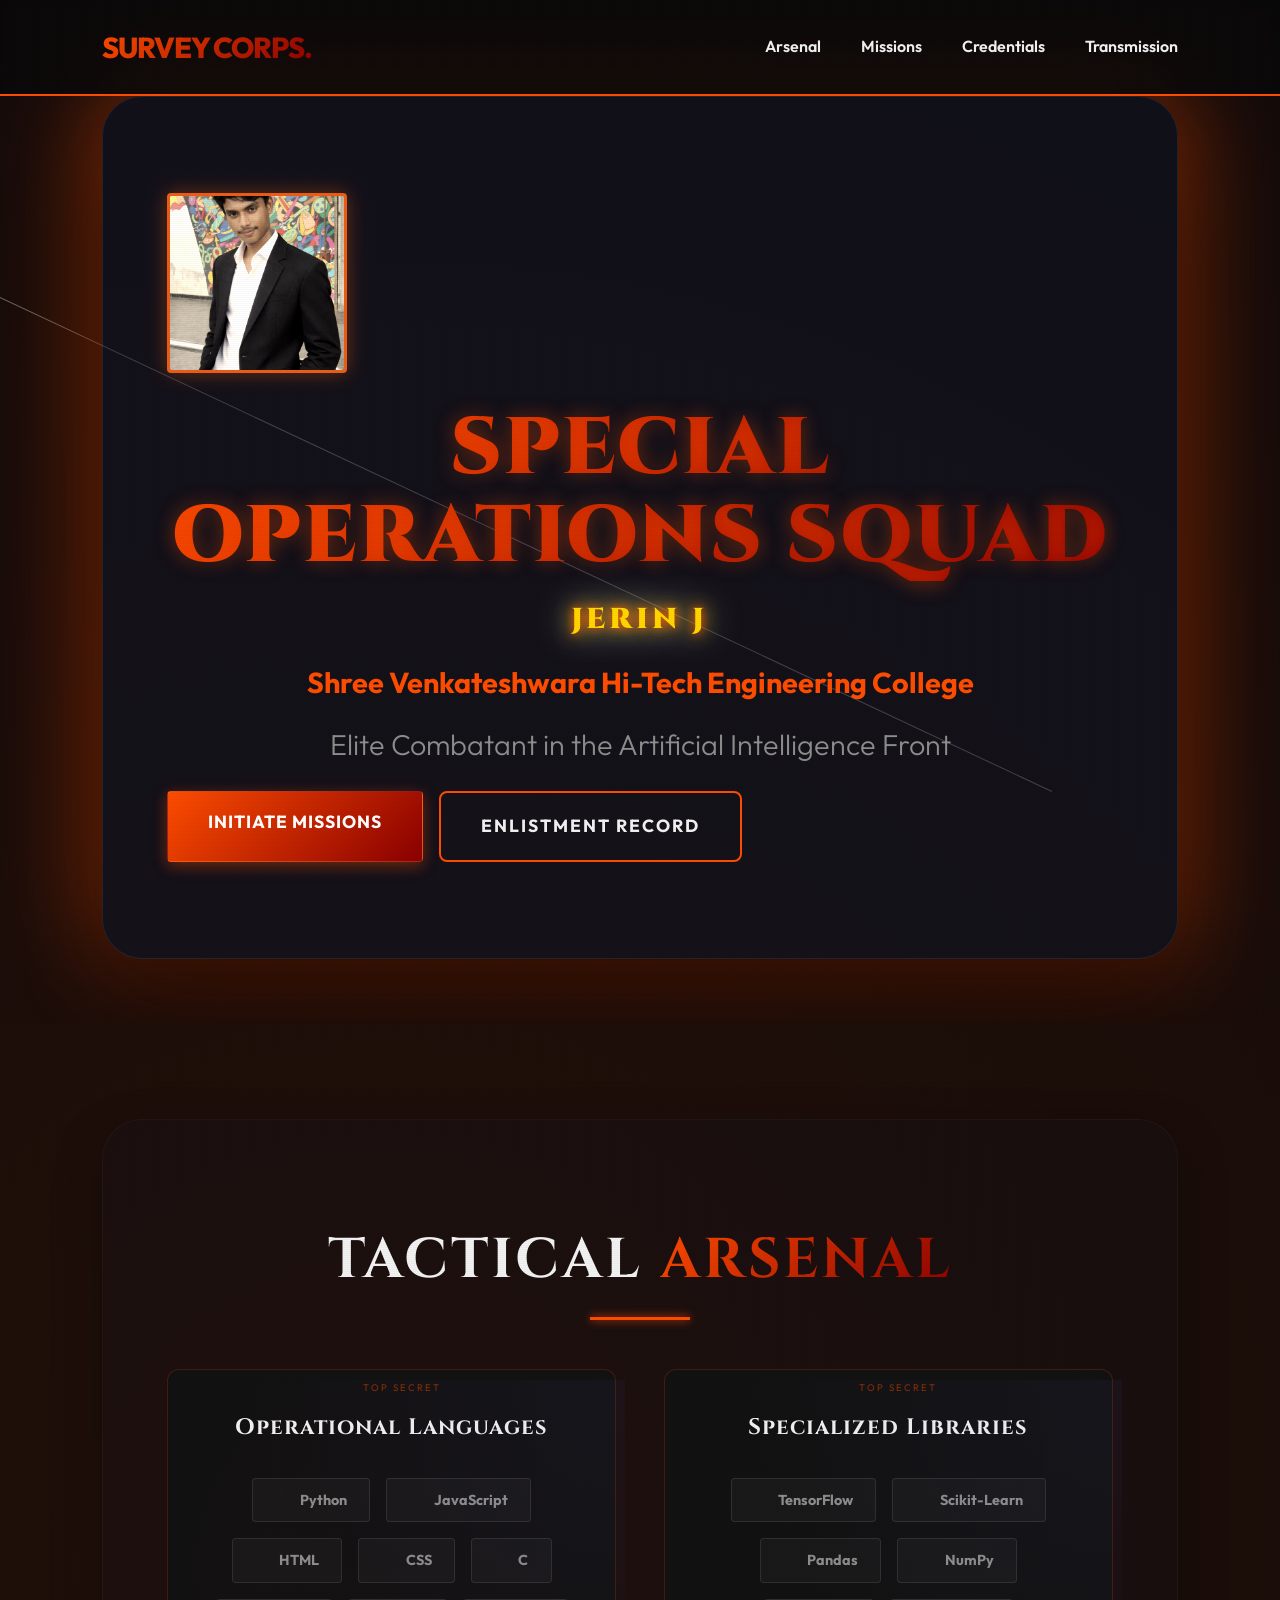
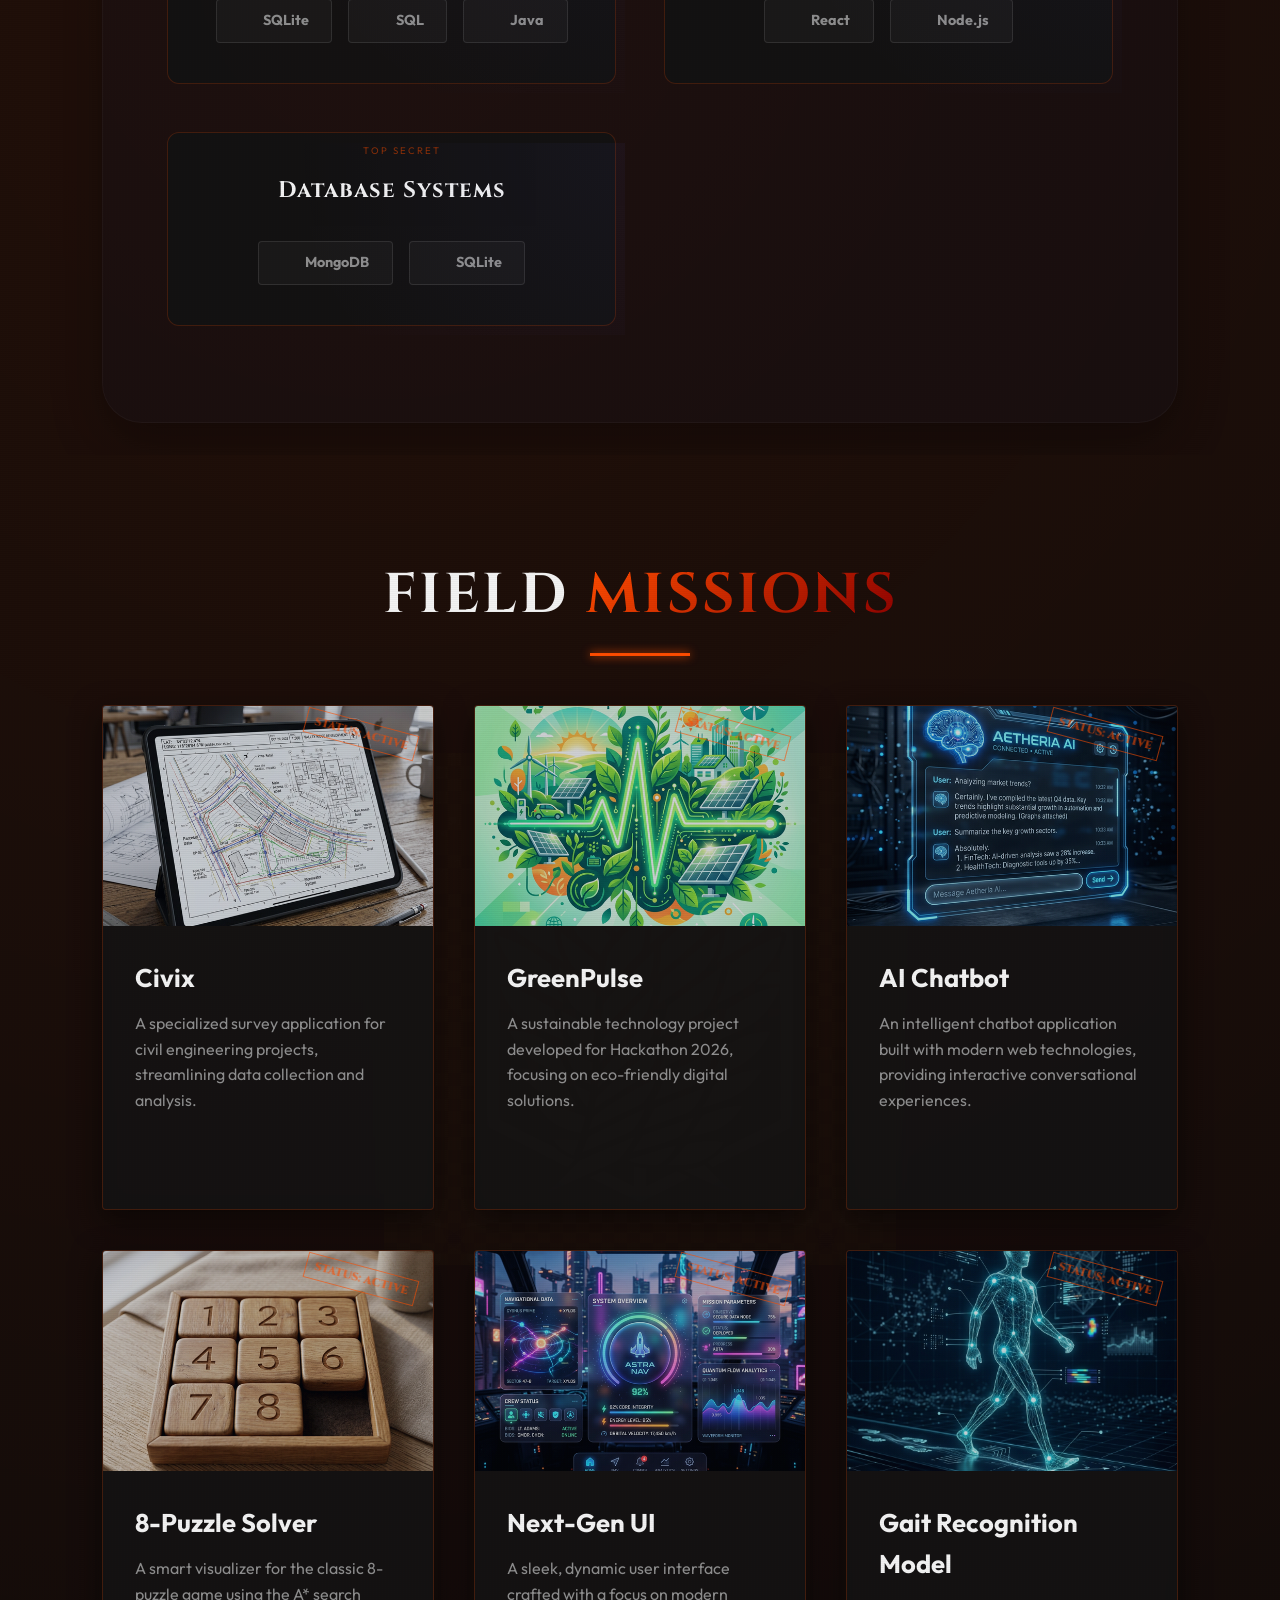
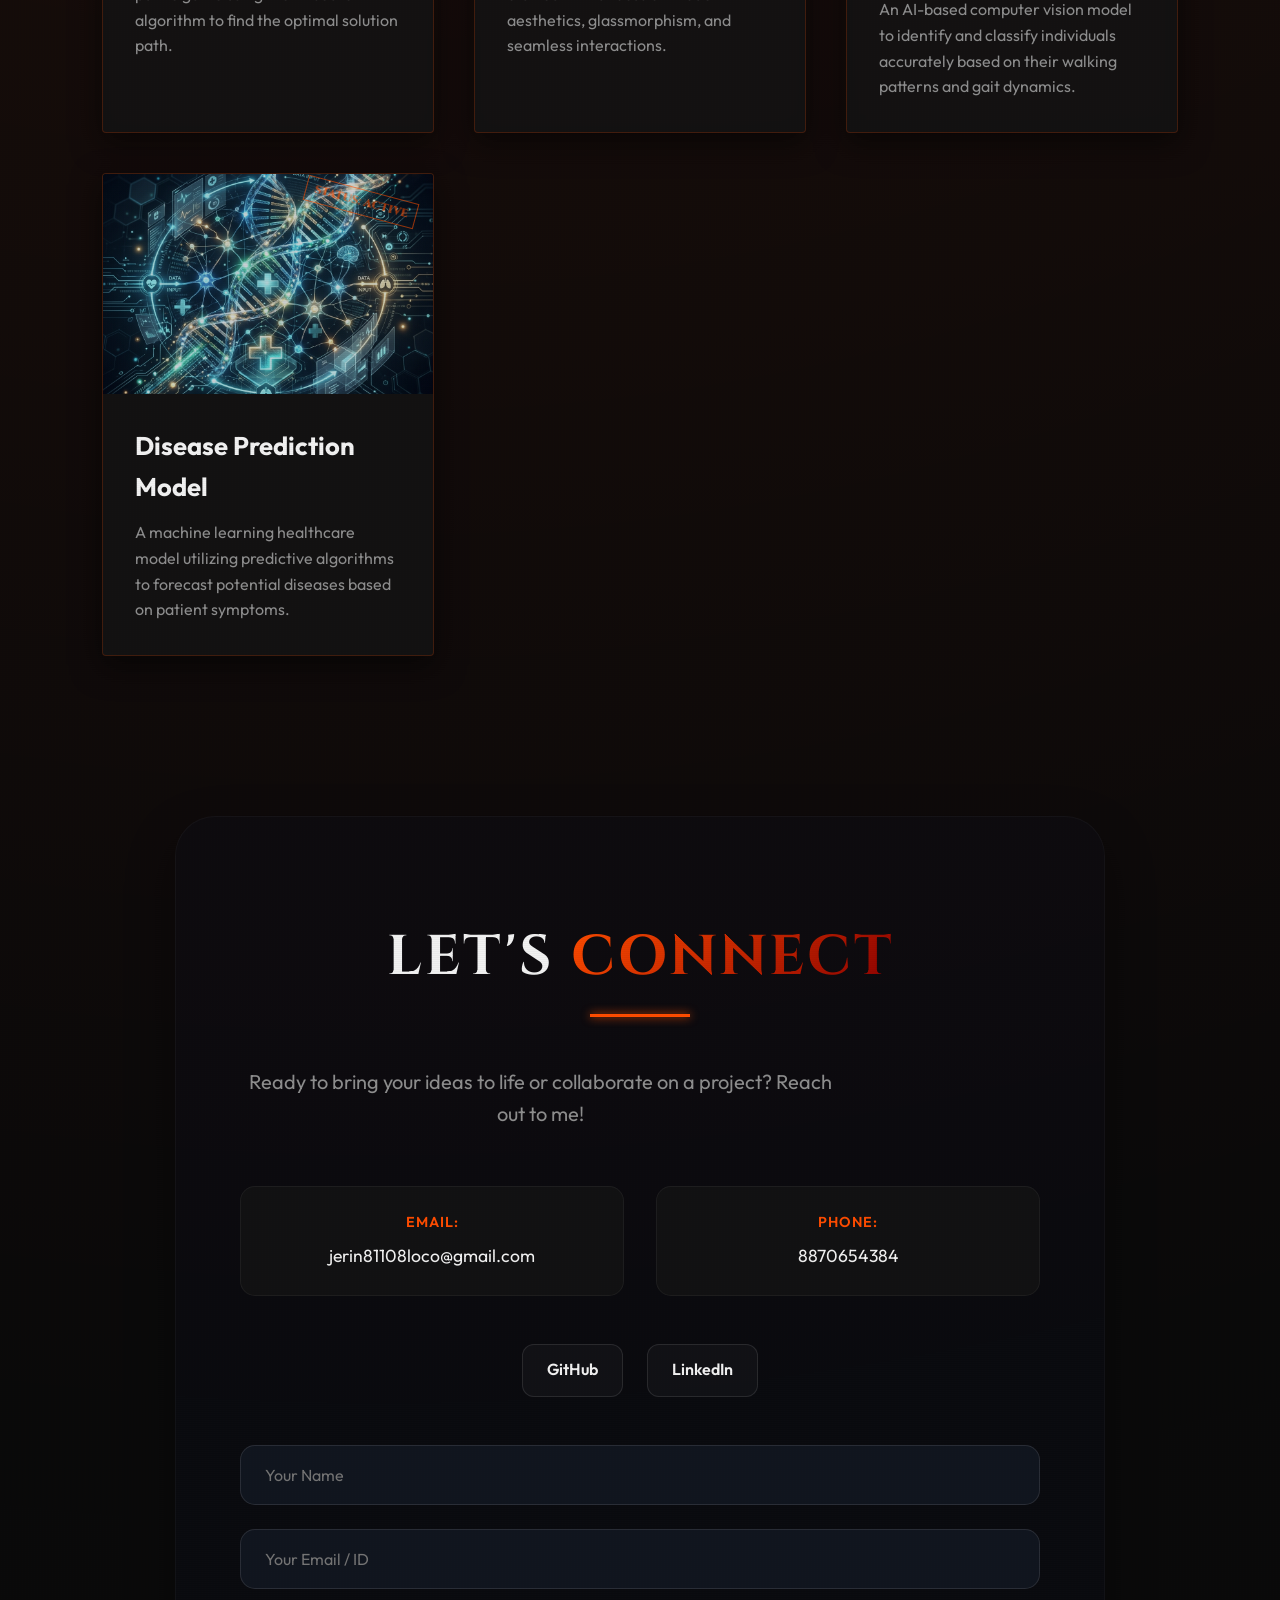
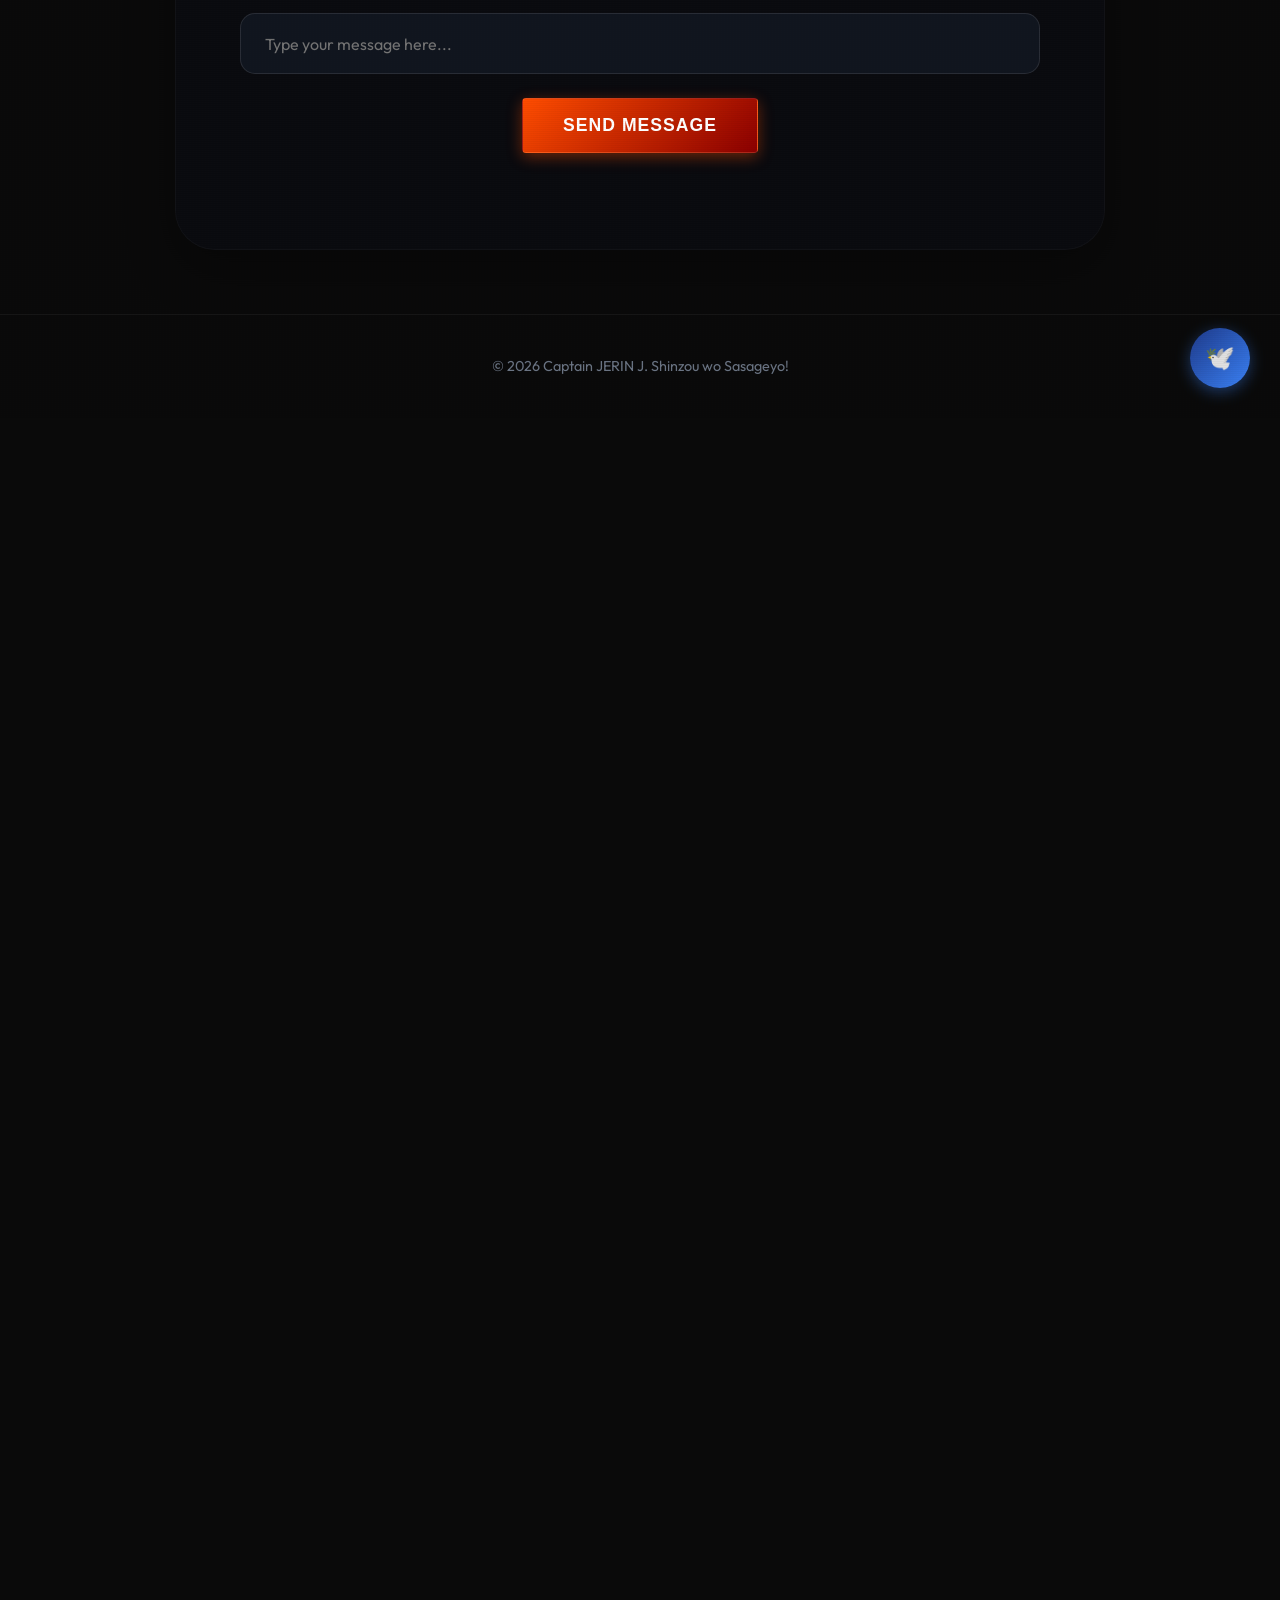
==== commit e2b53819: "feat: initialize portfolio site with project showcase, technical arsenal, and certificate management" ====
--- a/portfolio/index.html
+++ b/portfolio/index.html
@@ -20,7 +20,7 @@
         <ul class="nav-links">
             <li><a href="index.html#arsenal">Arsenal</a></li>
             <li><a href="index.html#projects">Missions</a></li>
-            <li><a href="certificates.html">Credentials</a></li>
+            <li><a href="../certificates.html">Credentials</a></li>
             <li><a href="index.html#contact">Transmission</a></li>
         </ul>
     </nav>
@@ -48,11 +48,14 @@
                     <div class="tech-box" data-tilt data-tilt-max="20" data-tilt-speed="400" data-tilt-scale="1.05">
                         <h3>Operational Languages</h3>
                         <div class="tags-group">
-                            <span title="Python"><img src="https://cdn.simpleicons.org/python" width="16" height="16" style="margin-right: 8px; vertical-align: middle;">Python</span>
-                            <span title="JavaScript"><img src="https://cdn.simpleicons.org/javascript" width="16" height="16" style="margin-right: 8px; vertical-align: middle;">JavaScript</span>
-                            <span title="SQL"><img src="https://cdn.simpleicons.org/sqlite" width="16" height="16" style="margin-right: 8px; vertical-align: middle;">SQL</span>
-                            <span title="C++"><img src="https://cdn.simpleicons.org/cplusplus" width="16" height="16" style="margin-right: 8px; vertical-align: middle;">C++</span>
-                            <span title="Java"><img src="https://cdn.simpleicons.org/java" width="16" height="16" style="margin-right: 8px; vertical-align: middle;">Java</span>
+                            <span title="Python"><img src="https://cdn.jsdelivr.net/gh/devicons/devicon@latest/icons/python/python-original.svg" width="16" height="16" style="margin-right: 8px; vertical-align: middle;">Python</span>
+                            <span title="JavaScript"><img src="https://cdn.jsdelivr.net/gh/devicons/devicon@latest/icons/javascript/javascript-original.svg" width="16" height="16" style="margin-right: 8px; vertical-align: middle;">JavaScript</span>
+                            <span title="HTML"><img src="https://cdn.jsdelivr.net/gh/devicons/devicon@latest/icons/html5/html5-original.svg" width="16" height="16" style="margin-right: 8px; vertical-align: middle;">HTML</span>
+                            <span title="CSS"><img src="https://cdn.jsdelivr.net/gh/devicons/devicon@latest/icons/css3/css3-original.svg" width="16" height="16" style="margin-right: 8px; vertical-align: middle;">CSS</span>
+                            <span title="C"><img src="https://cdn.jsdelivr.net/gh/devicons/devicon@latest/icons/c/c-original.svg" width="16" height="16" style="margin-right: 8px; vertical-align: middle;">C</span>
+                            <span title="SQLite"><img src="https://cdn.jsdelivr.net/gh/devicons/devicon@latest/icons/sqlite/sqlite-original.svg" width="16" height="16" style="margin-right: 8px; vertical-align: middle;">SQLite</span>
+                            <span title="SQL"><img src="https://cdn.jsdelivr.net/gh/devicons/devicon@latest/icons/sqlite/sqlite-original.svg" width="16" height="16" style="margin-right: 8px; vertical-align: middle;">SQL</span>
+                            <span title="Java"><img src="https://cdn.jsdelivr.net/gh/devicons/devicon@latest/icons/java/java-original.svg" width="16" height="16" style="margin-right: 8px; vertical-align: middle;">Java</span>
                         </div>
                     </div>
                     <div class="tech-box" data-tilt data-tilt-max="20" data-tilt-speed="400" data-tilt-scale="1.05">
@@ -64,6 +67,13 @@
                             <span title="NumPy"><img src="https://cdn.simpleicons.org/numpy" width="16" height="16" style="margin-right: 8px; vertical-align: middle;">NumPy</span>
                             <span title="React"><img src="https://cdn.simpleicons.org/react" width="16" height="16" style="margin-right: 8px; vertical-align: middle;">React</span>
                             <span title="Node.js"><img src="https://cdn.simpleicons.org/nodedotjs" width="16" height="16" style="margin-right: 8px; vertical-align: middle;">Node.js</span>
+                        </div>
+                    </div>
+                    <div class="tech-box" data-tilt data-tilt-max="20" data-tilt-speed="400" data-tilt-scale="1.05">
+                        <h3>Database Systems</h3>
+                        <div class="tags-group">
+                            <span title="MongoDB"><img src="https://cdn.jsdelivr.net/gh/devicons/devicon@latest/icons/mongodb/mongodb-original.svg" width="16" height="16" style="margin-right: 8px; vertical-align: middle;">MongoDB</span>
+                            <span title="SQLite"><img src="https://cdn.jsdelivr.net/gh/devicons/devicon@latest/icons/sqlite/sqlite-original.svg" width="16" height="16" style="margin-right: 8px; vertical-align: middle;">SQLite</span>
                         </div>
                     </div>
                 </div>
@@ -108,6 +118,20 @@
                     <div class="project-info">
                         <h3>Next-Gen UI</h3>
                         <p>A sleek, dynamic user interface crafted with a focus on modern aesthetics, glassmorphism, and seamless interactions.</p>
+                    </div>
+                </div>
+                <div class="project-card fade-in" data-tilt data-tilt-max="15" data-tilt-speed="400" data-tilt-glare data-tilt-max-glare="0.2">
+                    <div class="project-img bg-6"></div>
+                    <div class="project-info">
+                        <h3>Gait Recognition Model</h3>
+                        <p>An AI-based computer vision model to identify and classify individuals accurately based on their walking patterns and gait dynamics.</p>
+                    </div>
+                </div>
+                <div class="project-card fade-in" data-tilt data-tilt-max="15" data-tilt-speed="400" data-tilt-glare data-tilt-max-glare="0.2">
+                    <div class="project-img bg-7"></div>
+                    <div class="project-info">
+                        <h3>Disease Prediction Model</h3>
+                        <p>A machine learning healthcare model utilizing predictive algorithms to forecast potential diseases based on patient symptoms.</p>
                     </div>
                 </div>
             </div>
--- a/portfolio/style.css
+++ b/portfolio/style.css
@@ -731,6 +731,14 @@
     background-image: linear-gradient(rgba(15, 23, 42, 0.2), rgba(15, 23, 42, 0.2)), url('images/civix.png');
 }
 
+.bg-6 {
+    background-image: linear-gradient(rgba(15, 23, 42, 0.2), rgba(15, 23, 42, 0.2)), url('images/gait.png');
+}
+
+.bg-7 {
+    background-image: linear-gradient(rgba(15, 23, 42, 0.2), rgba(15, 23, 42, 0.2)), url('images/disease.png');
+}
+
 .project-info {
     padding: 2rem;
     display: flex;
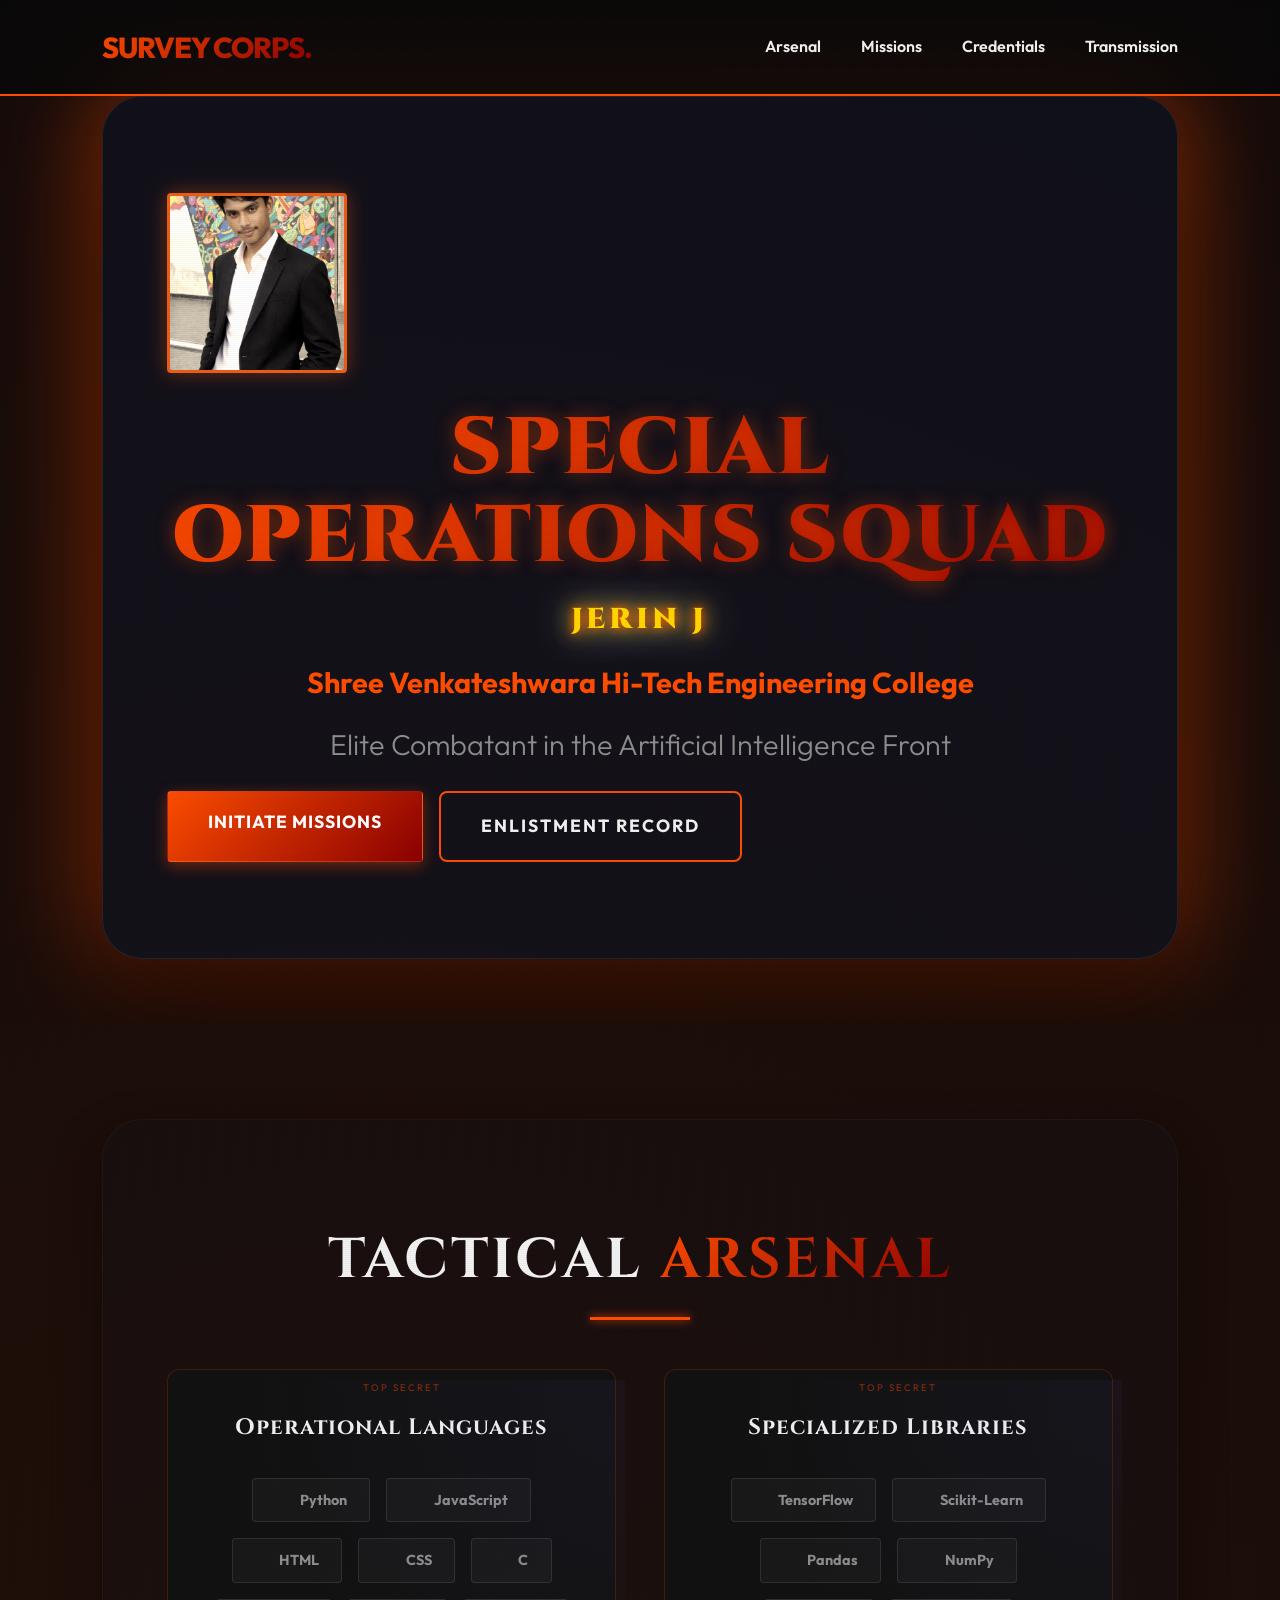
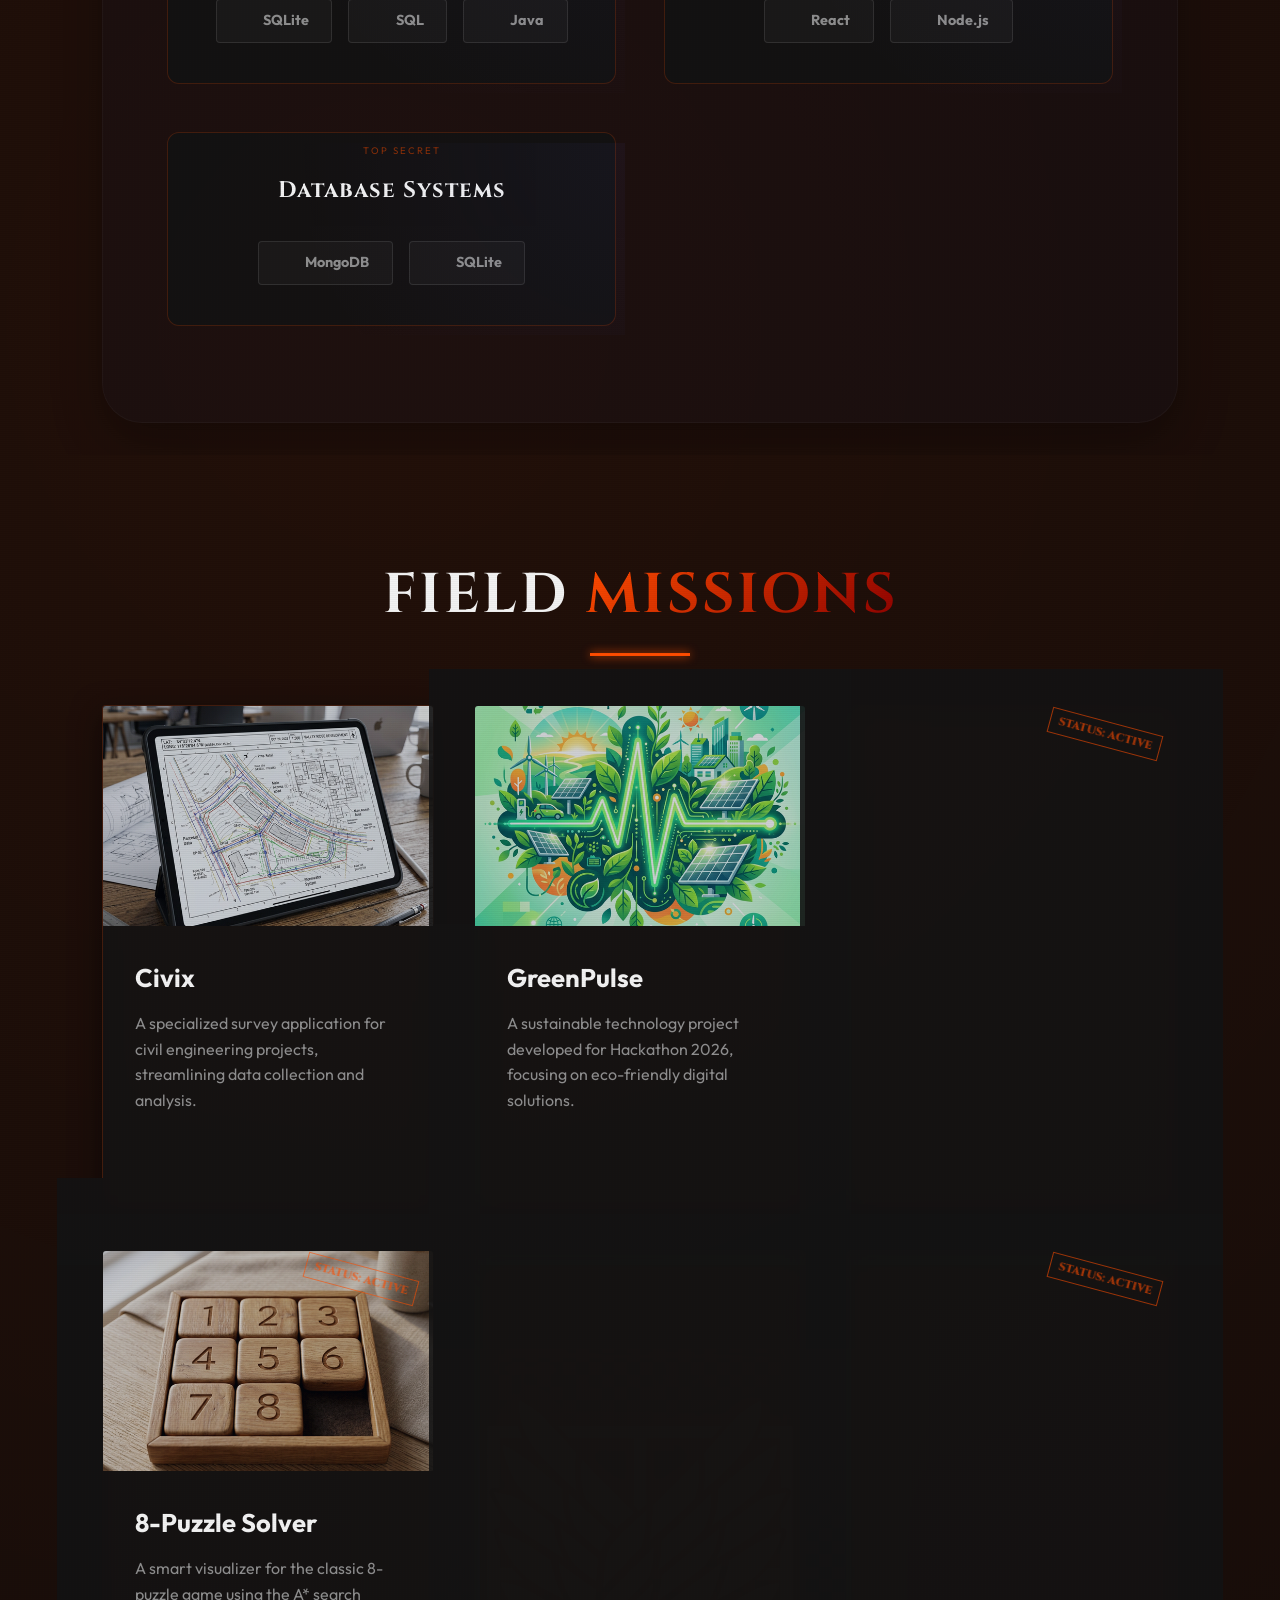
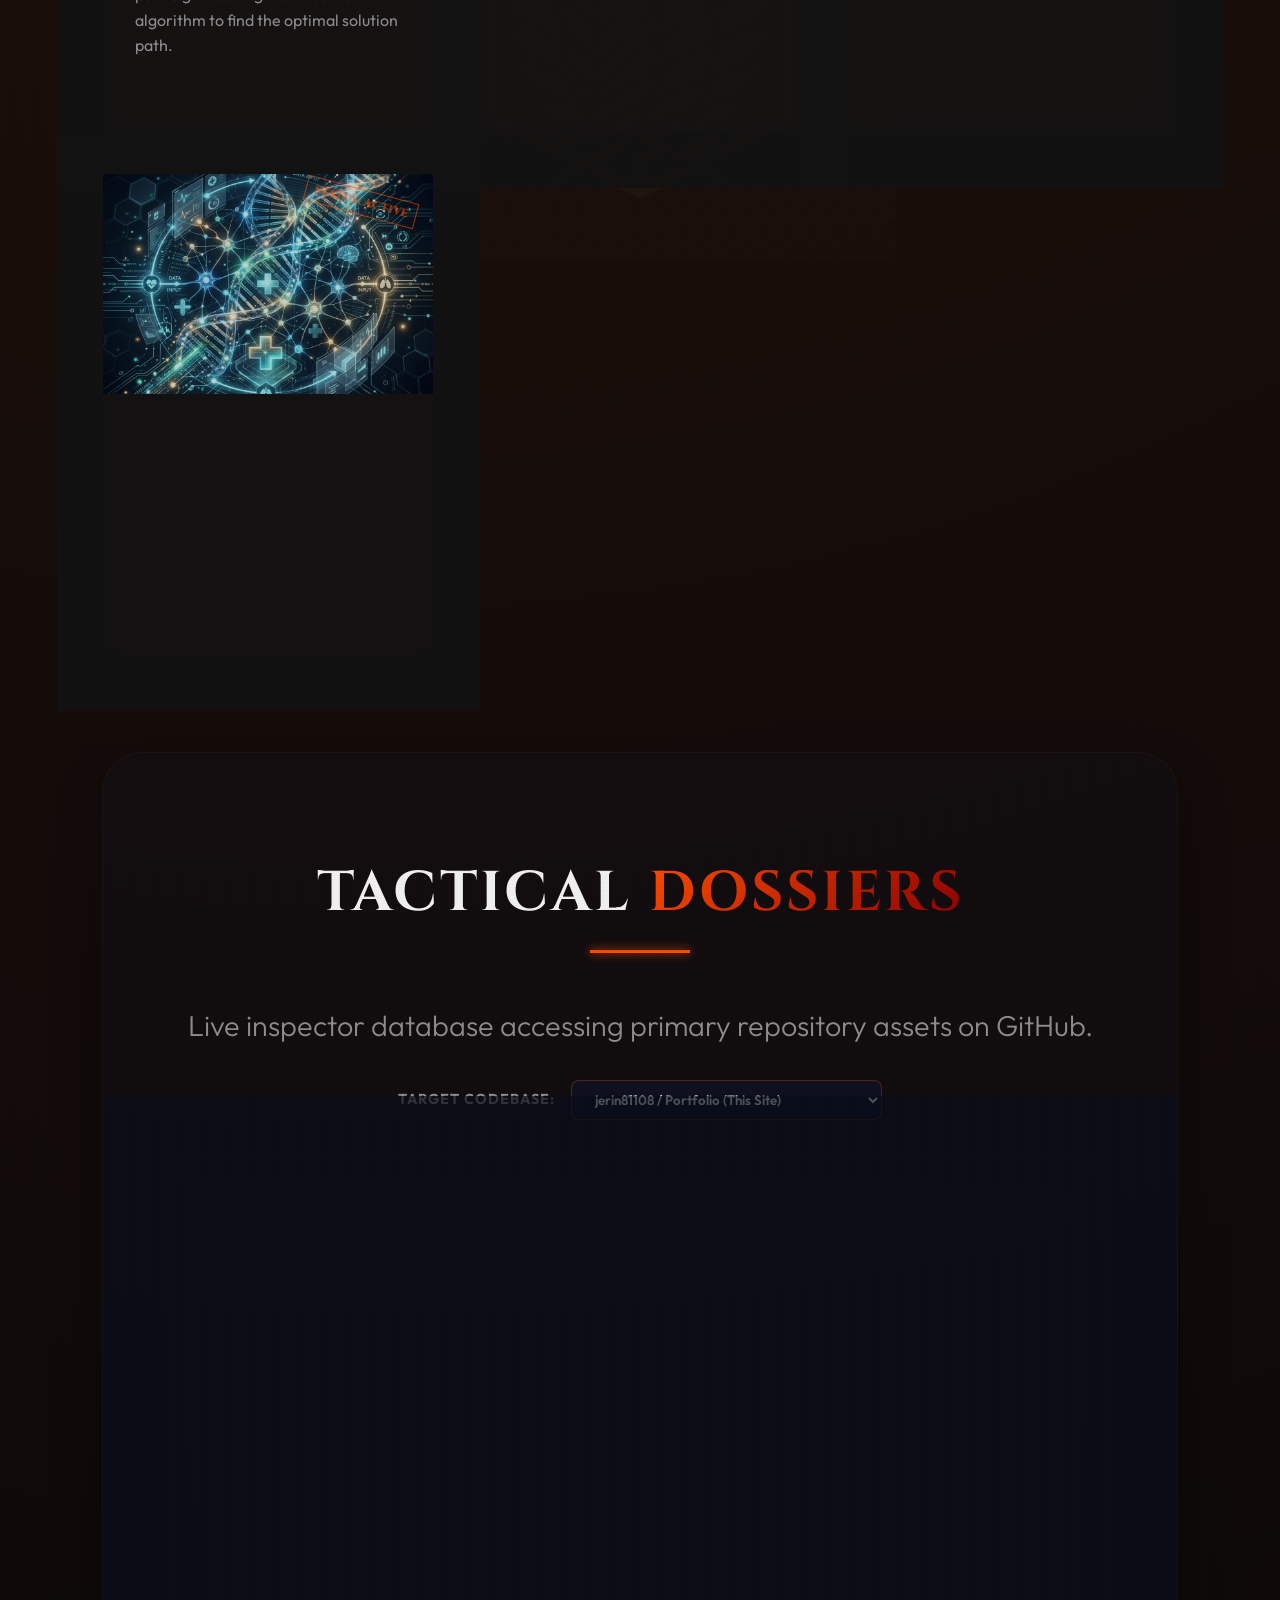
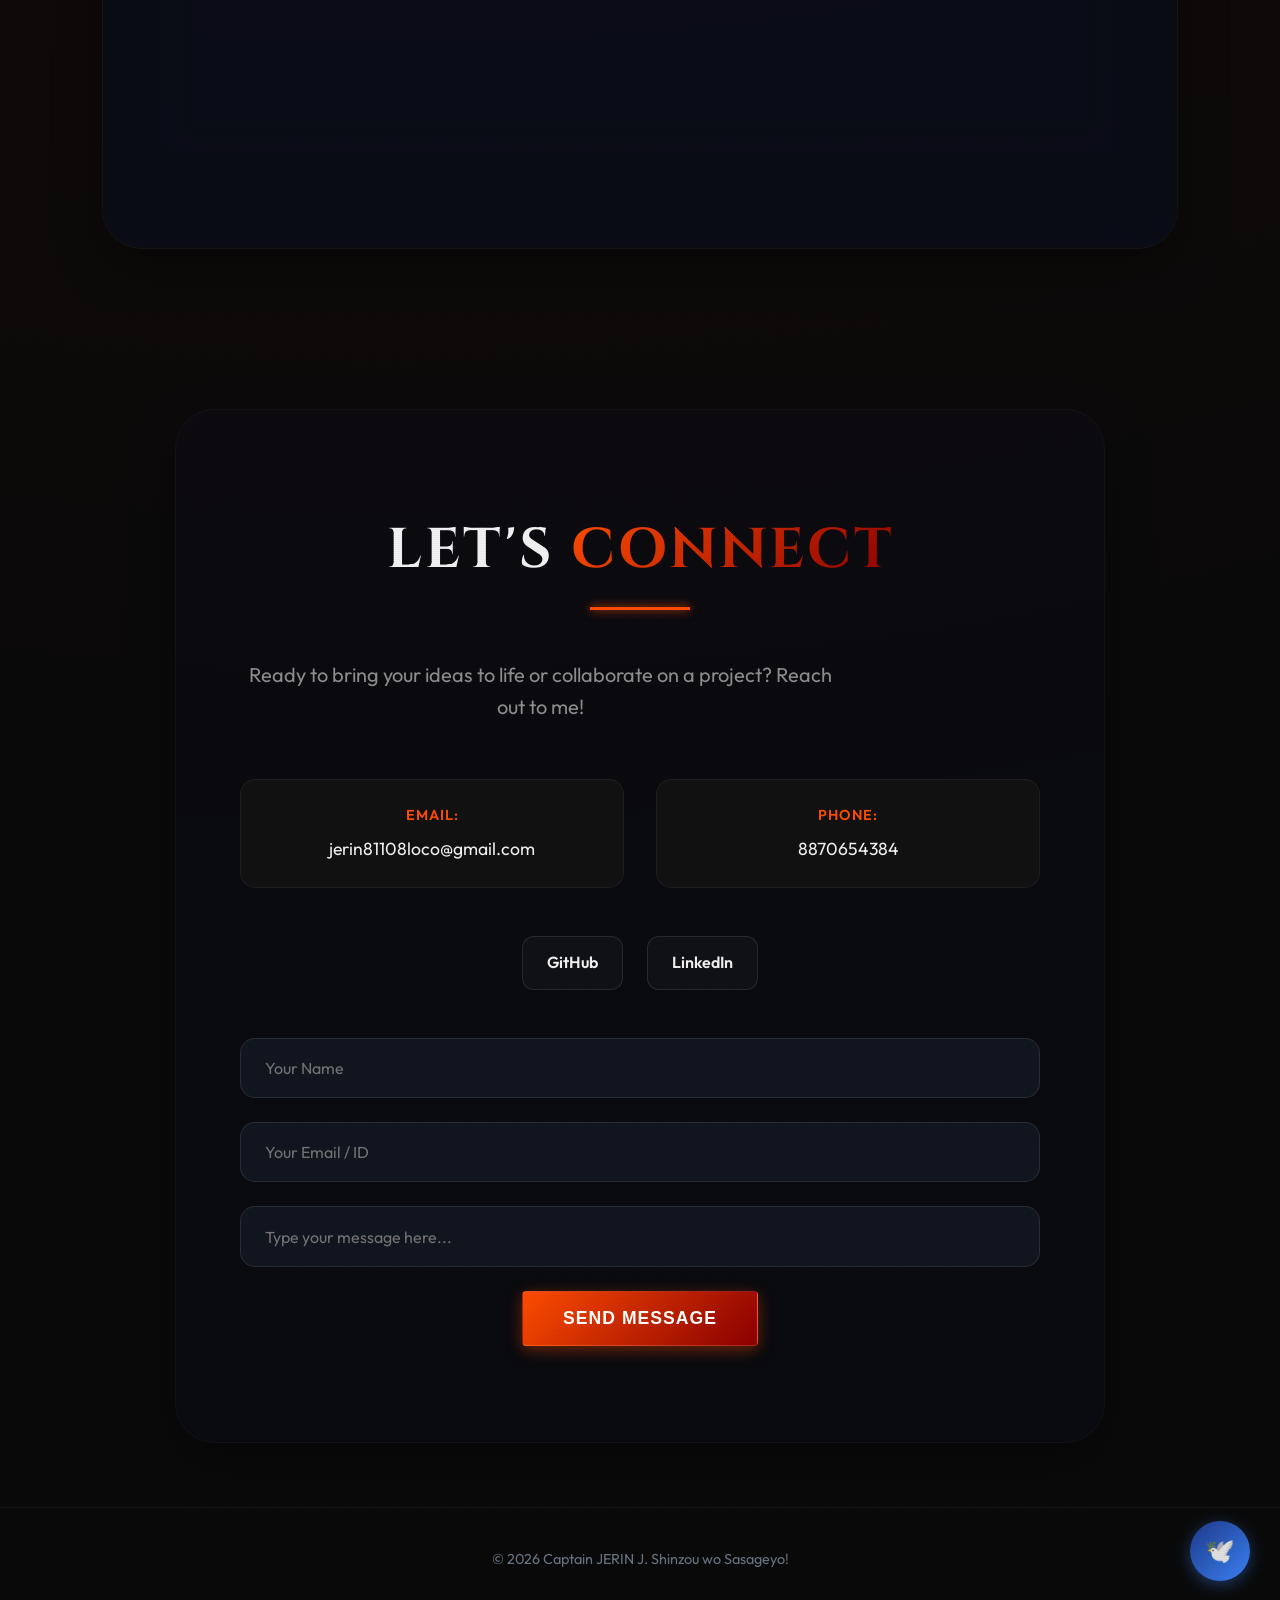
==== commit e8d9874a: "feat: add dynamic GitHub repository explorer component with syntax highlighting and offline fallback" ====
--- a/portfolio/index.html
+++ b/portfolio/index.html
@@ -7,6 +7,233 @@
     <meta name="description" content="Welcome to my creative coding portfolio.">
     <link href="https://fonts.googleapis.com/css2?family=Cinzel:wght@400;700;900&family=Outfit:wght@300;400;600;800&display=swap" rel="stylesheet">
     <link rel="stylesheet" href="style.css">
+    <style>
+        /* ── GitHub Explorer Terminal Mock ── */
+        .explorer-selector-bar {
+            display: flex;
+            align-items: center;
+            justify-content: center;
+            gap: 1rem;
+            margin: 2rem auto;
+            flex-wrap: wrap;
+        }
+
+        #gh-repo-select {
+            background: rgba(15, 23, 42, 0.6);
+            color: var(--text-main);
+            border: 1px solid rgba(255, 69, 0, 0.3);
+            border-radius: 8px;
+            padding: 0.6rem 1.2rem;
+            font-family: 'Outfit', sans-serif;
+            font-weight: 600;
+            cursor: pointer;
+            outline: none;
+            transition: all 0.3s;
+        }
+
+        #gh-repo-select:hover, #gh-repo-select:focus {
+            border-color: var(--accent-1);
+            box-shadow: 0 0 12px rgba(255, 69, 0, 0.2);
+            background: rgba(15, 23, 42, 0.8);
+        }
+
+        .terminal-mock-window {
+            background: rgba(11, 15, 26, 0.7);
+            border: 1px solid rgba(255, 69, 0, 0.25);
+            border-radius: 12px;
+            box-shadow: 0 20px 50px rgba(0, 0, 0, 0.4), 0 0 30px rgba(255, 69, 0, 0.05);
+            overflow: hidden;
+            display: flex;
+            flex-direction: column;
+            height: 600px;
+            margin: 0 auto;
+            max-width: 1100px;
+            position: relative;
+            backdrop-filter: blur(20px);
+            -webkit-backdrop-filter: blur(20px);
+        }
+
+        .terminal-header {
+            display: flex;
+            align-items: center;
+            justify-content: space-between;
+            background: rgba(15, 23, 42, 0.9);
+            padding: 0.8rem 1.2rem;
+            border-bottom: 1px solid rgba(255, 255, 255, 0.05);
+        }
+
+        .terminal-circles {
+            display: flex;
+            gap: 6px;
+        }
+
+        .circle-btn {
+            width: 12px;
+            height: 12px;
+            border-radius: 50%;
+            display: inline-block;
+        }
+
+        .circle-btn.close { background: #ef4444; }
+        .circle-btn.minimize { background: #eab308; }
+        .circle-btn.maximize { background: #22c55e; }
+
+        .terminal-tab-title {
+            font-family: 'Outfit', sans-serif;
+            font-size: 0.85rem;
+            font-weight: 700;
+            color: var(--text-muted);
+            letter-spacing: 0.5px;
+        }
+
+        .terminal-workspace {
+            display: flex;
+            flex: 1;
+            overflow: hidden;
+            position: relative;
+        }
+
+        .terminal-sidebar {
+            width: 250px;
+            background: rgba(8, 12, 21, 0.85);
+            border-right: 1px solid rgba(255, 255, 255, 0.05);
+            display: flex;
+            flex-direction: column;
+            overflow: hidden;
+        }
+
+        .sidebar-header {
+            padding: 0.8rem 1.2rem;
+            font-size: 0.72rem;
+            font-weight: 700;
+            letter-spacing: 1.5px;
+            color: var(--accent-1);
+            text-transform: uppercase;
+            border-bottom: 1px solid rgba(255, 255, 255, 0.03);
+        }
+
+        .sidebar-tree {
+            flex: 1;
+            overflow-y: auto;
+            padding: 0.8rem 0.4rem;
+            display: flex;
+            flex-direction: column;
+            gap: 2px;
+        }
+
+        .gh-tree-node {
+            display: flex;
+            align-items: center;
+            gap: 0.5rem;
+            padding: 0.5rem 0.8rem;
+            border-radius: 6px;
+            font-size: 0.88rem;
+            cursor: pointer;
+            color: var(--text-muted);
+            transition: all 0.2s ease;
+            user-select: none;
+        }
+
+        .gh-tree-node:hover {
+            background: rgba(255, 255, 255, 0.03);
+            color: var(--text-main);
+        }
+
+        .gh-tree-node.active {
+            background: rgba(255, 69, 0, 0.12);
+            color: var(--accent-1);
+            font-weight: 600;
+            border-left: 3px solid var(--accent-1);
+            padding-left: calc(0.8rem - 3px);
+        }
+
+        .terminal-editor {
+            flex: 1;
+            display: flex;
+            flex-direction: column;
+            background: rgba(3, 7, 18, 0.45);
+            overflow: hidden;
+        }
+
+        .editor-header {
+            background: rgba(8, 12, 21, 0.5);
+            padding: 0.6rem 1.2rem;
+            border-bottom: 1px solid rgba(255, 255, 255, 0.03);
+        }
+
+        .editor-active-tab {
+            font-family: 'Outfit', sans-serif;
+            font-size: 0.8rem;
+            font-weight: 600;
+            color: var(--text-main);
+            display: inline-flex;
+            align-items: center;
+            gap: 0.4rem;
+        }
+
+        .editor-viewport {
+            flex: 1;
+            overflow: auto;
+            padding: 1.2rem;
+            background: #030712;
+            text-align: left;
+        }
+
+        .editor-viewport pre {
+            margin: 0;
+        }
+
+        .editor-viewport code {
+            font-family: 'Consolas', 'Courier New', Courier, monospace;
+            font-size: 0.9rem;
+            color: #cbd5e1;
+            line-height: 1.6;
+        }
+
+        /* Loading overlay */
+        .terminal-loading {
+            position: absolute;
+            inset: 0;
+            background: rgba(3, 7, 18, 0.7);
+            backdrop-filter: blur(4px);
+            -webkit-backdrop-filter: blur(4px);
+            display: flex;
+            align-items: center;
+            justify-content: center;
+            opacity: 0;
+            pointer-events: none;
+            transition: opacity 0.3s;
+            z-index: 10;
+        }
+
+        .loading-spinner {
+            width: 40px;
+            height: 40px;
+            border: 3px solid rgba(255, 69, 0, 0.1);
+            border-top-color: var(--accent-1);
+            border-radius: 50%;
+            animation: spin 1s linear infinite;
+        }
+
+        @keyframes spin {
+            to { transform: rotate(360deg); }
+        }
+
+        @media (max-width: 768px) {
+            .terminal-workspace {
+                flex-direction: column;
+            }
+            .terminal-sidebar {
+                width: 100%;
+                height: 200px;
+                border-right: none;
+                border-bottom: 1px solid rgba(255, 255, 255, 0.05);
+            }
+            .terminal-mock-window {
+                height: 700px;
+            }
+        }
+    </style>
 </head>
 <body>
     <div class="rumbling-bg"></div>
@@ -137,6 +364,65 @@
             </div>
         </section>
 
+        <!-- ── TACTICAL SOURCES (LIVE CODE EXPLORER) ── -->
+        <section id="code-explorer" class="projects fade-in" style="padding-top: 2rem;">
+            <div class="section-segment">
+                <h2>Tactical <span>Dossiers</span></h2>
+                <p class="subtitle" style="text-align: center;">Live inspector database accessing primary repository assets on GitHub.</p>
+                
+                <div id="gh-rate-limit" style="display: none; text-align: center; margin-bottom: 1.5rem; color: #ff4500; font-size: 0.9rem; font-weight: 600; padding: 0.5rem 1rem; border: 1px solid rgba(255,69,0,0.3); border-radius: 8px; background: rgba(255,69,0,0.05);">
+                    ⚠️ GitHub API rate limit reached. Displaying secure offline backups.
+                </div>
+
+                <div class="explorer-selector-bar">
+                    <span style="font-size: 0.9rem; font-weight: 700; color: var(--text-muted); text-transform: uppercase; letter-spacing: 1px;">Target Codebase:</span>
+                    <select id="gh-repo-select">
+                        <option value="Portfolio">jerin81108 / Portfolio (This Site)</option>
+                        <option value="civix">jerin81108 / civix (Civil Survey App)</option>
+                        <option value="hackathon_2026">jerin81108 / hackathon_2026 (GreenPulse)</option>
+                    </select>
+                </div>
+
+                <div class="terminal-mock-window">
+                    <div class="terminal-header">
+                        <div class="terminal-circles">
+                            <span class="circle-btn close"></span>
+                            <span class="circle-btn minimize"></span>
+                            <span class="circle-btn maximize"></span>
+                        </div>
+                        <span class="terminal-tab-title"><span id="gh-current-repo">Portfolio</span> — Tactical Archive Explorer</span>
+                        <div style="width: 50px;"></div>
+                    </div>
+
+                    <div class="terminal-workspace">
+                        <!-- Sidebar (File Tree) -->
+                        <div class="terminal-sidebar">
+                            <div class="sidebar-header">ARCHIVE FILES</div>
+                            <div id="gh-file-tree" class="sidebar-tree">
+                                <!-- Loaded dynamically -->
+                            </div>
+                        </div>
+
+                        <!-- Editor (Code View) -->
+                        <div class="terminal-editor">
+                            <div class="editor-header">
+                                <span class="editor-active-tab">📂 <span id="gh-code-filename">Select a file</span></span>
+                            </div>
+                            <div class="editor-viewport">
+                                <pre><code id="gh-code-content"><!-- Code loaded dynamically --></code></pre>
+                            </div>
+                        </div>
+                        
+                        <!-- Dynamic Loading Overlay -->
+                        <div id="gh-loading" class="terminal-loading">
+                            <div class="loading-spinner"></div>
+                        </div>
+                    </div>
+                </div>
+            </div>
+        </section>
+
+
         <section id="contact" class="contact fade-in">
             <div class="section-segment">
                 <h2>Let's <span>Connect</span></h2>
@@ -181,5 +467,6 @@
 
     <script src="https://cdnjs.cloudflare.com/ajax/libs/vanilla-tilt/1.8.0/vanilla-tilt.min.js"></script>
     <script src="script.js"></script>
+    <script src="../github-explorer.js"></script>
 </body>
 </html>
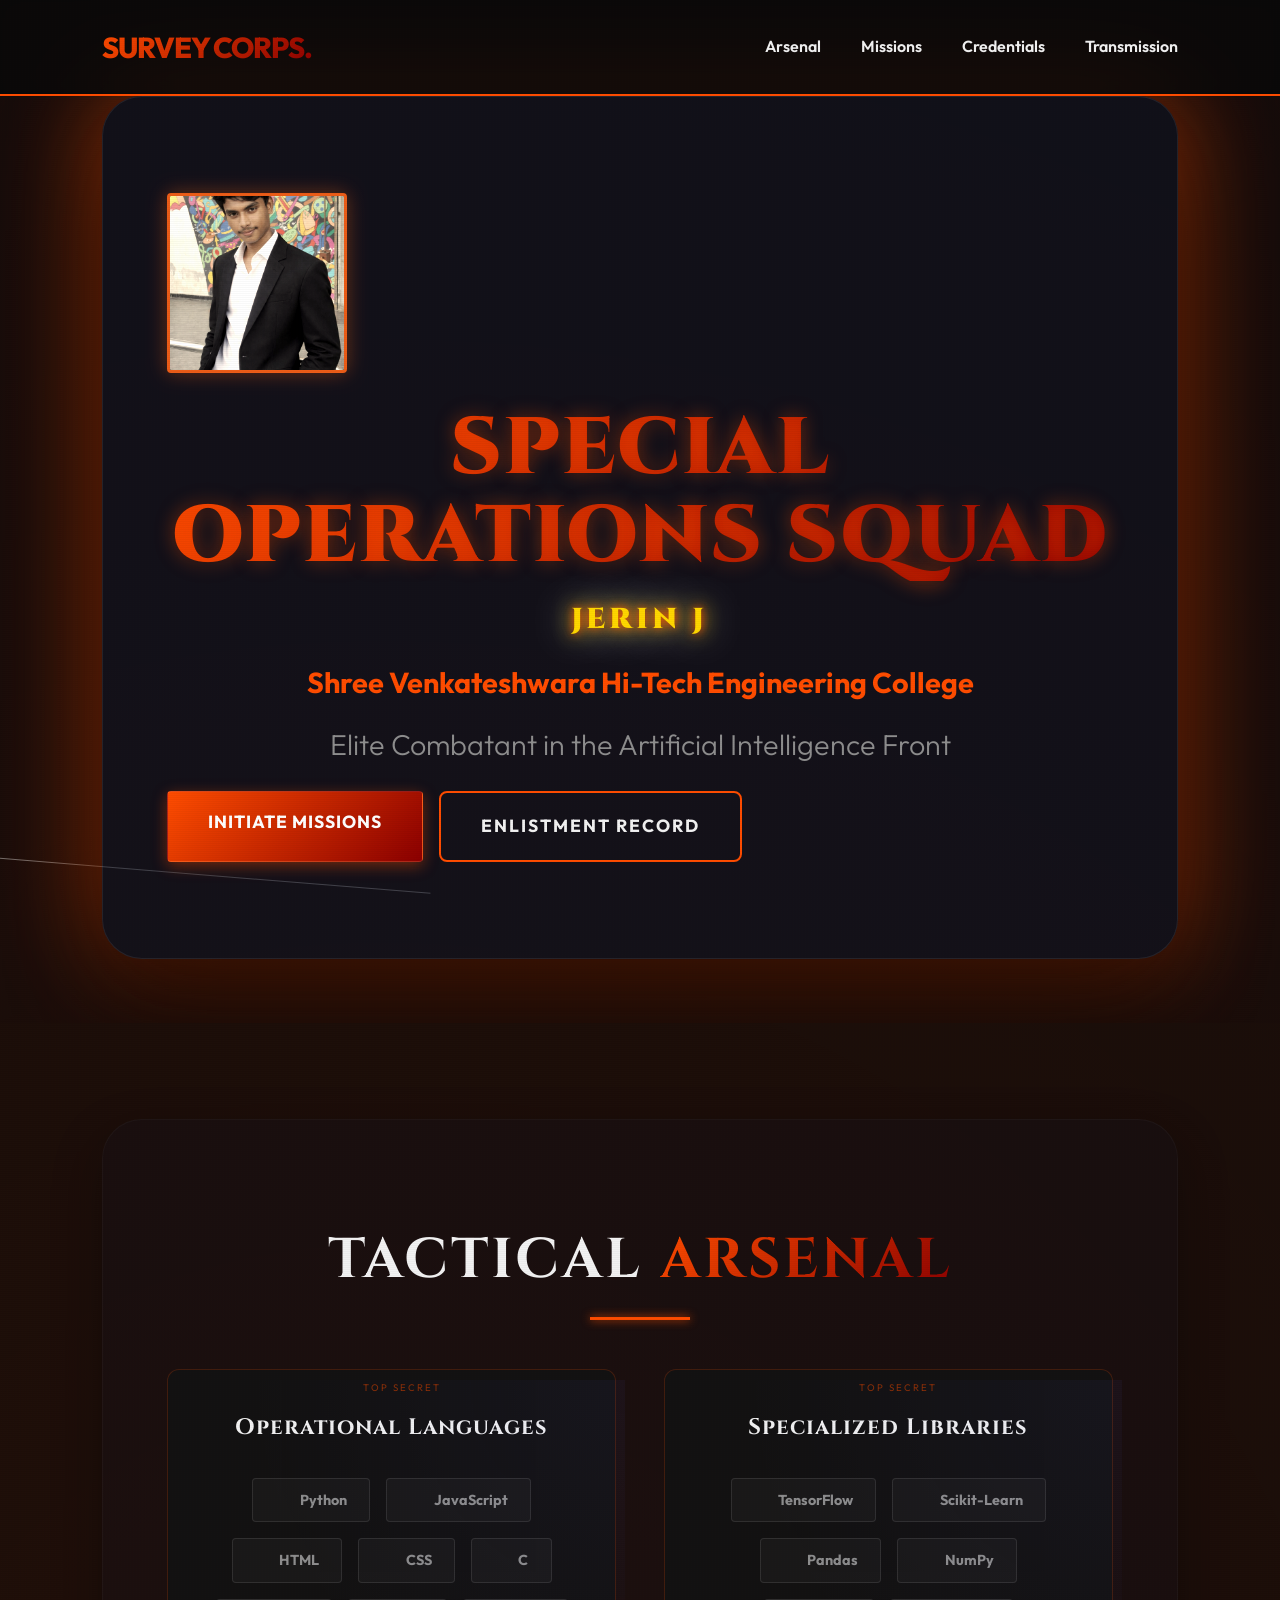
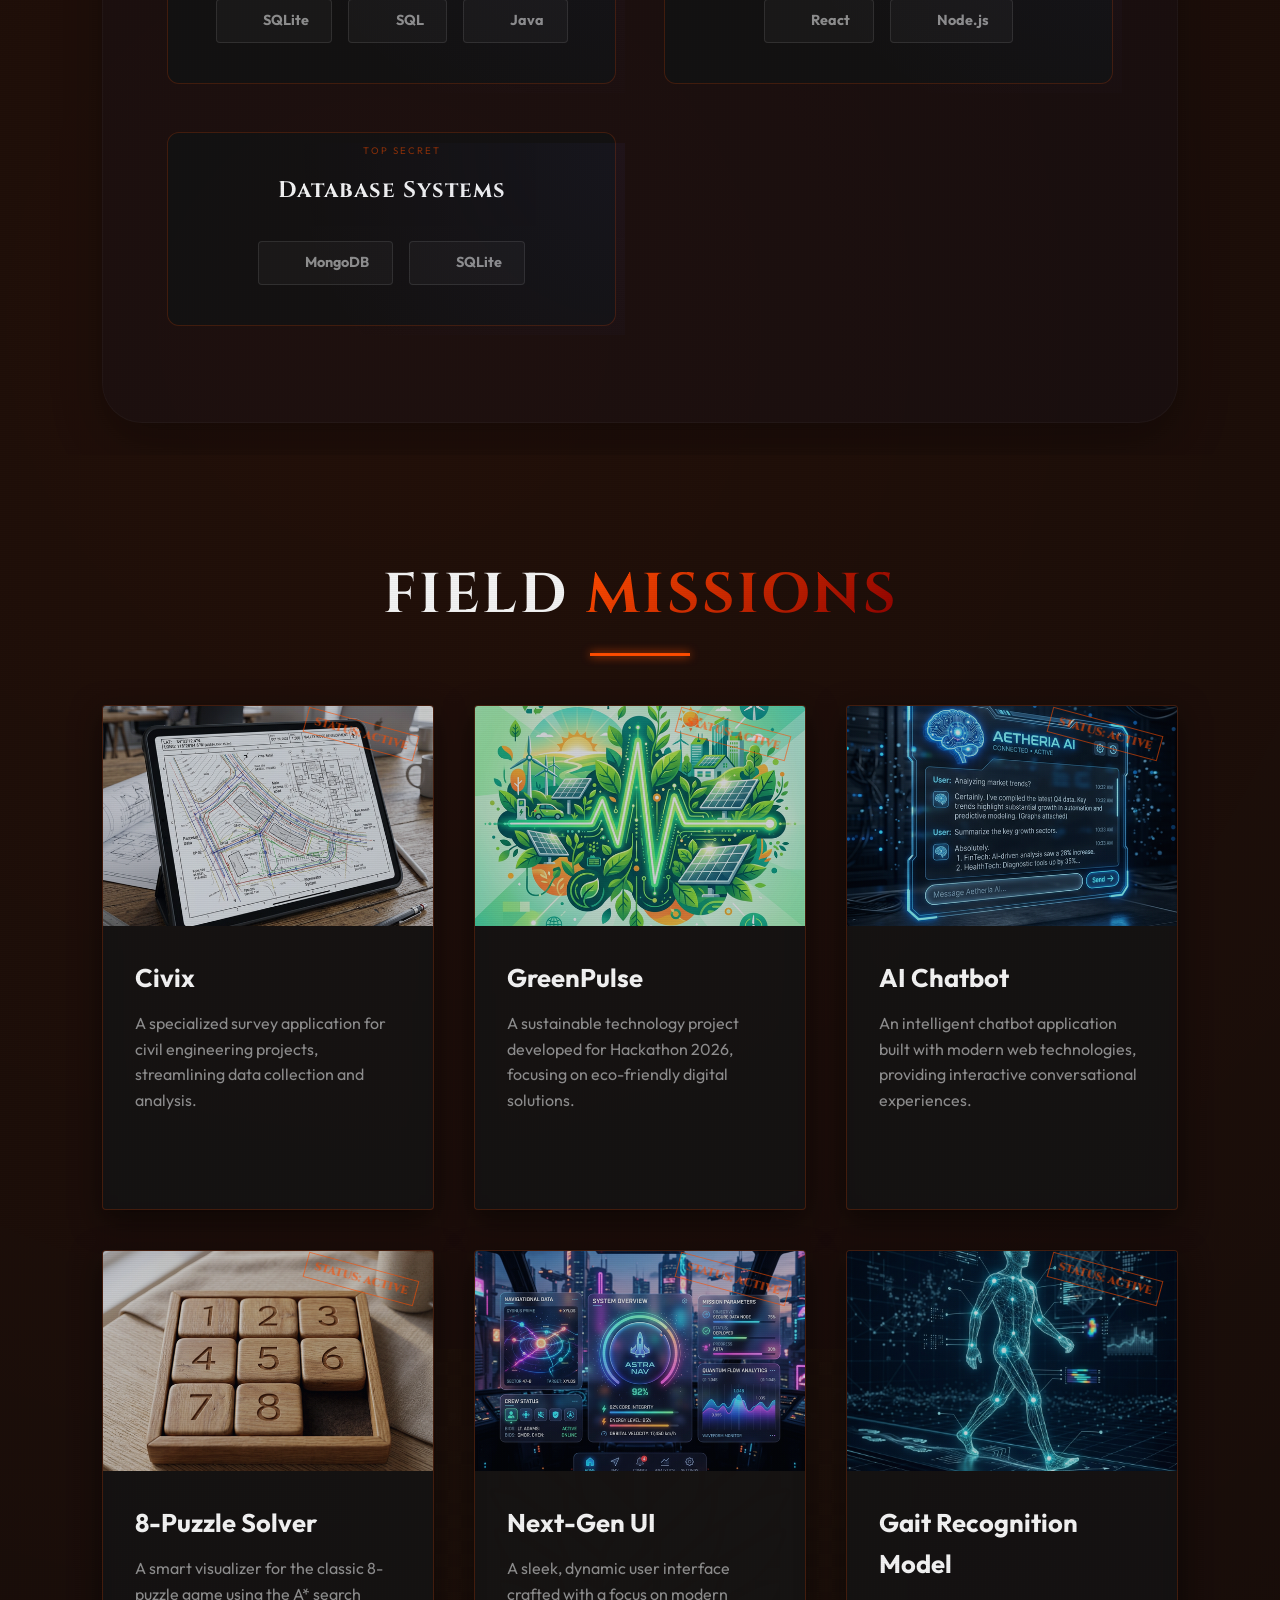
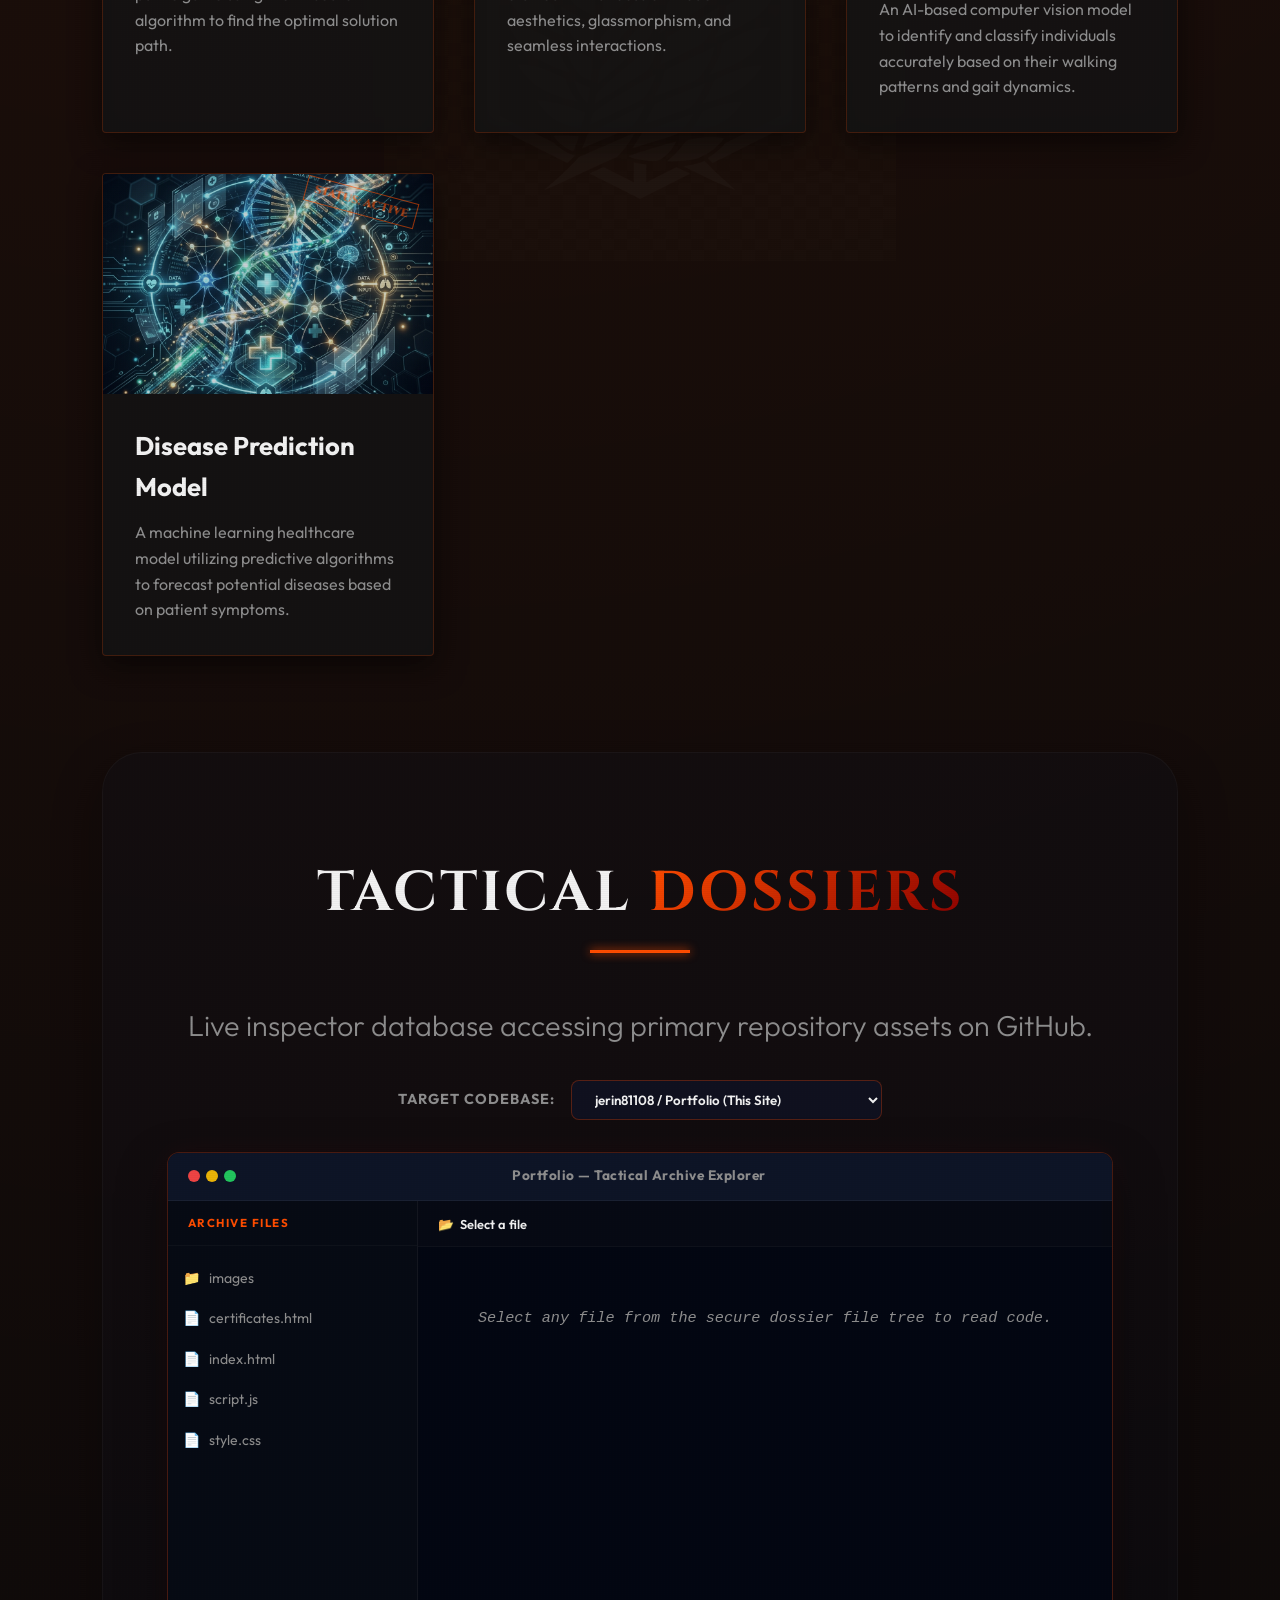
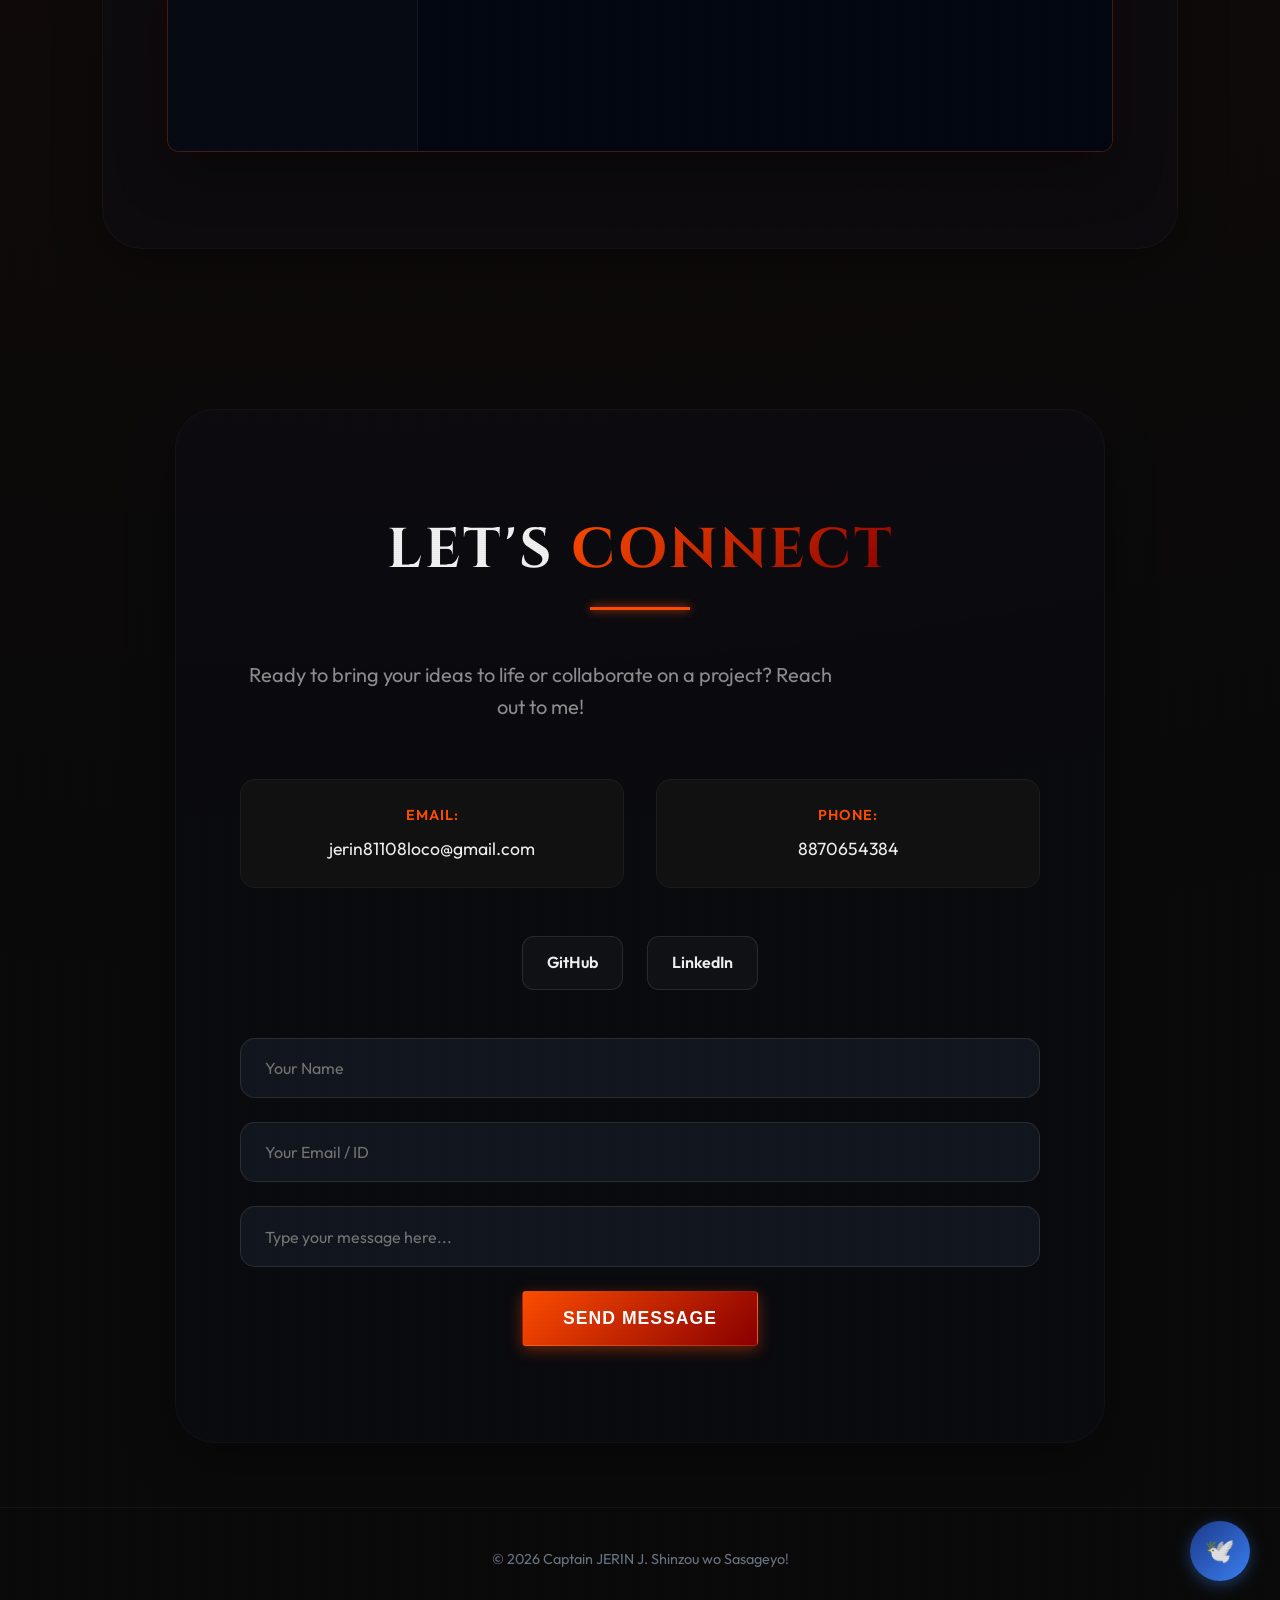
==== commit 7962a47e: "added that iam 3rd year" ====
--- a/portfolio/index.html
+++ b/portfolio/index.html
@@ -258,7 +258,7 @@
                     <img src="images/pic.jpeg" alt="Captain JERIN J" class="profile-pic">
                 </div>
                 <h1><span id="dynamic-name" class="gradient-text">SURVEY CORPS</span></h1>
-                <p class="subtitle" id="impact-target">B.Tech AI & DS (2nd Year)</p>
+                <p class="subtitle" id="impact-target">B.Tech AI & DS (3rd Year)</p>
                 <p class="subtitle" style="color: var(--accent-1); font-weight: 700;">Shree Venkateshwara Hi-Tech Engineering College</p>
                 <p class="subtitle">Elite Combatant in the Artificial Intelligence Front</p>
                 <div class="hero-btns" style="display: flex; gap: 1rem; margin-top: 1.5rem;">
